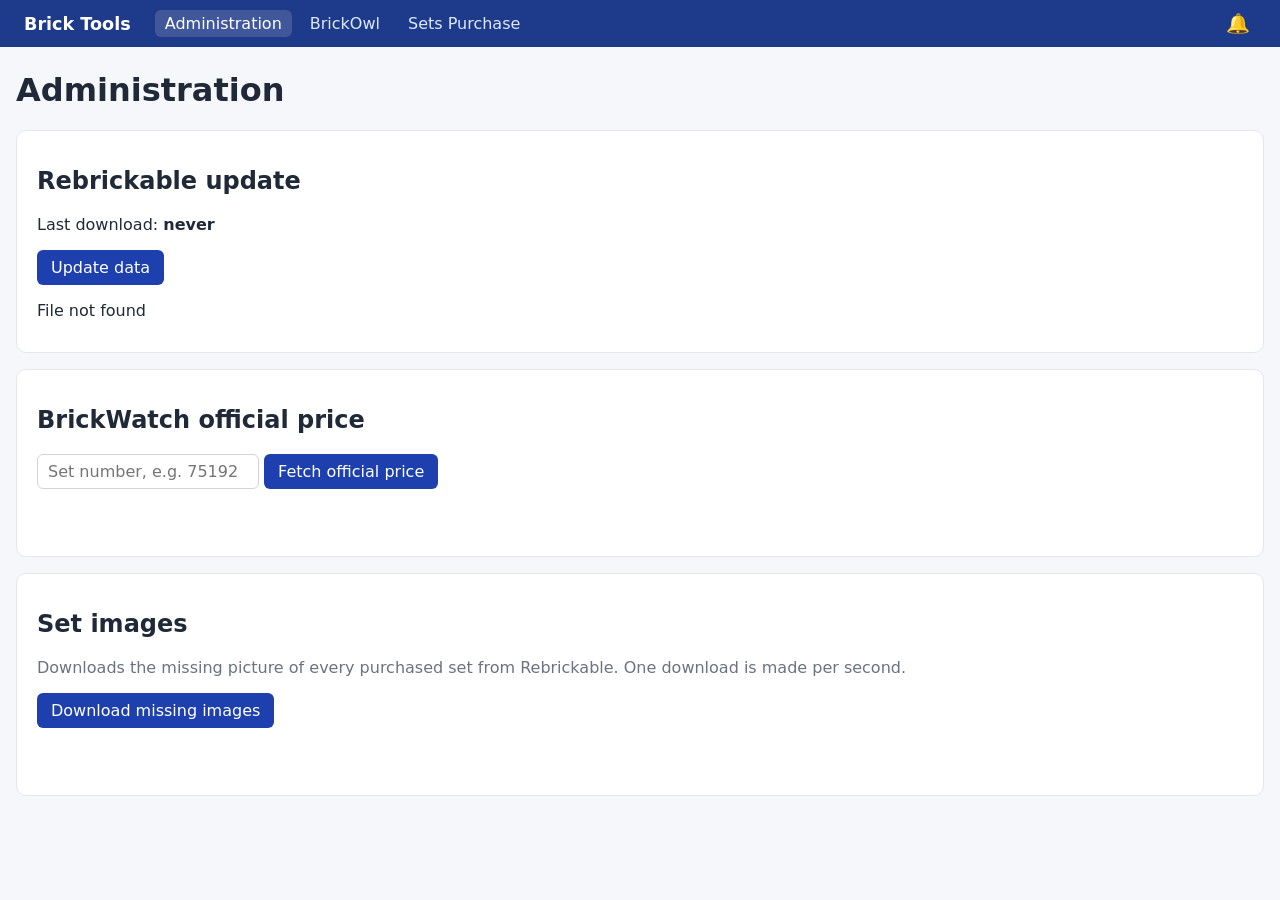
==== src/main/resources/static/admin.html @ 39fd3e51 "Add images to sets" ====
<!DOCTYPE html>
<html lang="en">
<head>
  <meta charset="UTF-8">
  <meta name="viewport" content="width=device-width, initial-scale=1">
  <title>Brick Tools - Administration</title>
  <link rel="stylesheet" href="css/app.css">
</head>
<body>
  <header id="app-header" class="app-header"></header>

  <main class="container">
    <h1>Administration</h1>

    <section class="card" id="rebrickable">
      <h2>Rebrickable update</h2>
      <p>Last download: <strong id="rb-last">never</strong></p>
      <p id="rb-stale" class="warning" hidden>The Rebrickable data is older than a month. Please update it.</p>
      <button id="rb-update" class="btn" type="button">Update data</button>
      <p id="rb-msg" class="message"></p>
    </section>

    <section class="card" id="brickwatch">
      <h2>BrickWatch official price</h2>
      <form id="bw-form">
        <input id="bw-set" placeholder="Set number, e.g. 75192" required>
        <button class="btn" type="submit">Fetch official price</button>
      </form>
      <p id="bw-result" class="message"></p>
    </section>

    <section class="card" id="setimg">
      <h2>Set images</h2>
      <p class="muted">Downloads the missing picture of every purchased set from Rebrickable. One download is made per second.</p>
      <button id="img-backfill" class="btn" type="button">Download missing images</button>
      <p id="img-status" class="message"></p>
    </section>
  </main>

  <script src="https://code.jquery.com/jquery-3.7.1.min.js"></script>
  <script src="js/common.js"></script>
  <script src="js/admin.js"></script>
</body>
</html>
---- src/main/resources/static/css/app.css ----
:root {
  --primary: #1e40af;
  --bg: #f5f7fb;
  --text: #1f2937;
  --muted: #6b7280;
  --border: #e5e7eb;
  --warn: #b45309;
}

* { box-sizing: border-box; }
[hidden] { display: none !important; }

body {
  margin: 0;
  font-family: system-ui, -apple-system, "Segoe UI", sans-serif;
  background: var(--bg);
  color: var(--text);
}

.app-header {
  position: sticky;
  top: 0;
  z-index: 10;
  display: flex;
  align-items: center;
  gap: 24px;
  padding: 10px 24px;
  background: #1e3a8a;
  color: #fff;
}
.app-header .brand { color: #fff; font-weight: 700; font-size: 1.1rem; text-decoration: none; }
.app-header nav { display: flex; gap: 8px; flex: 1; }
.app-header nav a { color: #dbeafe; text-decoration: none; padding: 4px 10px; border-radius: 6px; }
.app-header nav a:hover, .app-header nav a.active { background: rgba(255, 255, 255, .15); color: #fff; }

.notifications { position: relative; }
.bell { position: relative; background: none; border: 0; color: #fff; font-size: 1.2rem; cursor: pointer; }
.badge {
  position: absolute; top: -6px; right: -8px;
  min-width: 18px; padding: 0 4px;
  background: #dc2626; color: #fff; border-radius: 999px;
  font-size: .7rem; text-align: center;
}
.dropdown {
  position: absolute; right: 0; top: 36px; width: 340px; max-height: 360px; overflow: auto;
  padding: 8px; background: #fff; color: var(--text);
  border: 1px solid var(--border); border-radius: 8px; box-shadow: 0 8px 24px rgba(0, 0, 0, .15);
}
.notification { display: block; padding: 8px; border-radius: 6px; color: var(--primary); text-decoration: none; }
.notification:hover { background: #eff6ff; }

.container { max-width: none; margin: 24px auto; padding: 0 16px; }
.lead, .muted { color: var(--muted); }
.warning { color: var(--warn); font-weight: 600; }
.message { min-height: 1.2em; }

.cards, .grid { display: grid; grid-template-columns: repeat(auto-fill, minmax(260px, 1fr)); gap: 16px; }
.card, .stat, .feature-card {
  background: #fff; border: 1px solid var(--border); border-radius: 10px;
  padding: 16px 20px; margin-bottom: 16px;
}
.feature-card { display: block; color: inherit; text-decoration: none; }
.feature-card:hover { border-color: var(--primary); box-shadow: 0 2px 10px rgba(30, 64, 175, .12); }
.feature-card h2 { margin-top: 0; color: var(--primary); }
.stat h3 { margin: 0 0 8px; font-size: .9rem; color: var(--muted); font-weight: 500; }
.stat .value { font-size: 1.4rem; font-weight: 600; }

.btn {
  background: var(--primary); color: #fff; border: 0; border-radius: 6px;
  padding: 8px 14px; cursor: pointer; font: inherit;
}
.btn:disabled { background: #9ca3af; cursor: not-allowed; }
.btn.secondary { background: #e5e7eb; color: var(--text); }
input, select { padding: 7px 10px; border: 1px solid #d1d5db; border-radius: 6px; font: inherit; }

.tabs { display: flex; gap: 4px; border-bottom: 2px solid var(--border); margin-bottom: 16px; }
.tabs button {
  background: none; border: 0; padding: 10px 16px; margin-bottom: -2px;
  font: inherit; color: var(--muted); cursor: pointer; border-bottom: 3px solid transparent;
}
.tabs button.active { color: var(--primary); border-bottom-color: var(--primary); }

.table-wrap { overflow-x: auto; }
table.data {
  width: 100%; border-collapse: collapse; background: #fff;
  border: 1px solid var(--border); font-size: .85rem;
}
table.data th, table.data td { padding: 6px 8px; border-bottom: 1px solid var(--border); text-align: left; vertical-align: top; }
table.fit { table-layout: fixed; }
table.fit th, table.fit td { padding: 6px 5px; white-space: normal; overflow-wrap: anywhere; }
.set-img { display: block; width: 80px; height: 80px; object-fit: contain; }
.tag {
  display: inline-block; padding: 2px 8px; border-radius: 999px;
  font-size: .8rem; font-weight: 600; white-space: nowrap;
}
table.data th { background: #f9fafb; }
table.data th.sortable { cursor: pointer; user-select: none; }
table.data th.sort-asc::after { content: " ▲"; }
table.data th.sort-desc::after { content: " ▼"; }
table.data tbody tr:hover { background: #f0f7ff; }
table.data tbody tr.clickable { cursor: pointer; }

.toolbar { display: flex; justify-content: space-between; align-items: center; }

.chart { width: 100%; height: auto; }
.chart-title { font-size: 12px; font-weight: 600; fill: var(--text); }
.axis text { font-size: 10px; }

.modal {
  position: fixed; inset: 0; z-index: 20;
  display: flex; align-items: center; justify-content: center;
  background: rgba(0, 0, 0, .35);
}
.modal form {
  display: grid; gap: 10px; width: min(480px, 92vw);
  padding: 20px; background: #fff; border-radius: 10px;
}
.modal label { display: grid; gap: 4px; font-size: .9rem; }
.form-actions { display: flex; justify-content: flex-end; gap: 8px; }
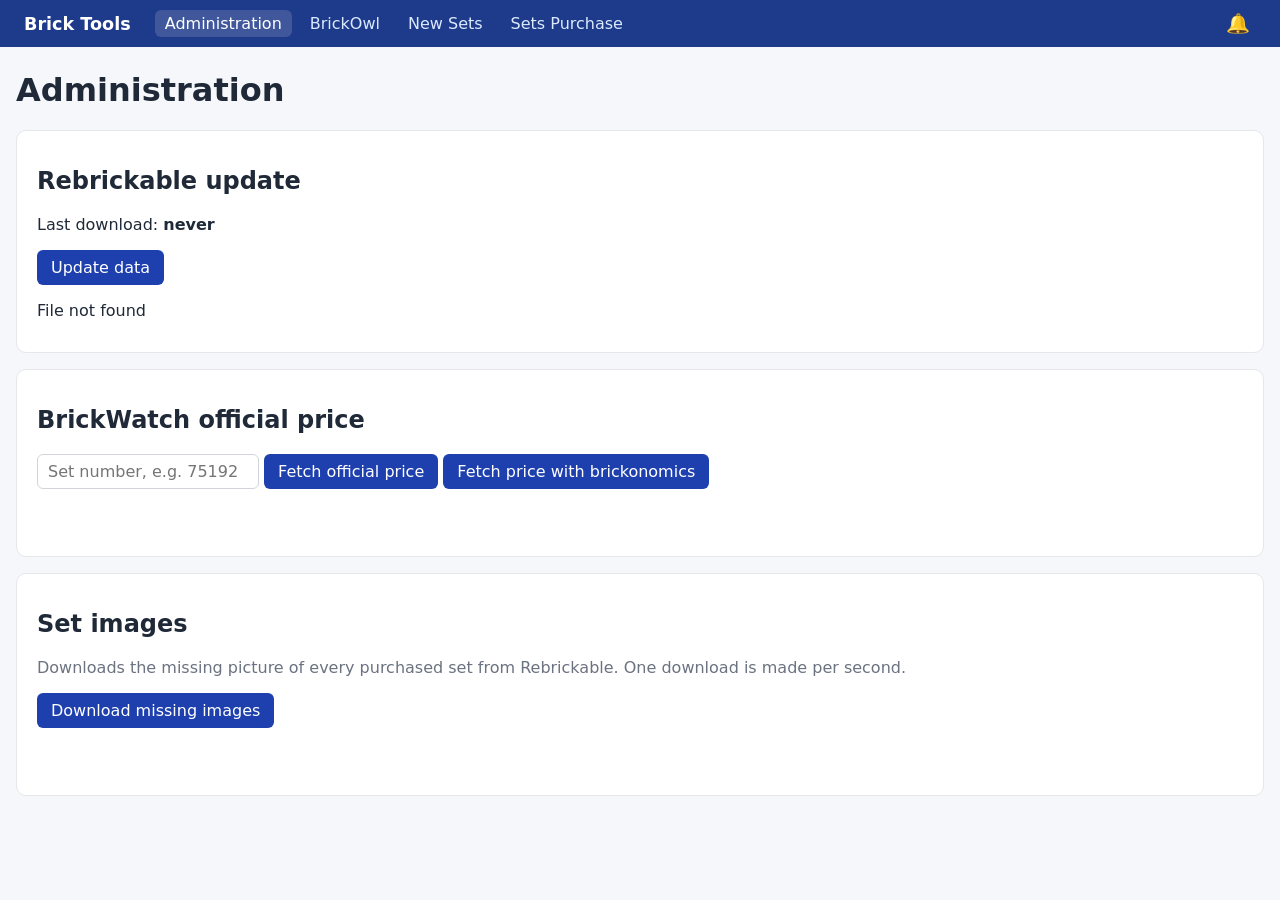
==== commit babc95a9: "Add fetch price with bricknomics.net" ====
--- a/src/main/resources/static/admin.html
+++ b/src/main/resources/static/admin.html
@@ -25,6 +25,7 @@
       <form id="bw-form">
         <input id="bw-set" placeholder="Set number, e.g. 75192" required>
         <button class="btn" type="submit">Fetch official price</button>
+        <button id="bw-brickonomics" class="btn" type="button">Fetch price with brickonomics</button>
       </form>
       <p id="bw-result" class="message"></p>
     </section>
--- a/src/main/resources/static/css/app.css
+++ b/src/main/resources/static/css/app.css
@@ -64,6 +64,7 @@
 .feature-card h2 { margin-top: 0; color: var(--primary); }
 .stat h3 { margin: 0 0 8px; font-size: .9rem; color: var(--muted); font-weight: 500; }
 .stat .value { font-size: 1.4rem; font-weight: 600; }
+.stat-sub { margin-top: 4px; font-size: .9rem; color: var(--muted); }
 
 .btn {
   background: var(--primary); color: #fff; border: 0; border-radius: 6px;
@@ -88,7 +89,17 @@
 table.data th, table.data td { padding: 6px 8px; border-bottom: 1px solid var(--border); text-align: left; vertical-align: top; }
 table.fit { table-layout: fixed; }
 table.fit th, table.fit td { padding: 6px 5px; white-space: normal; overflow-wrap: anywhere; }
-.set-img { display: block; width: 80px; height: 80px; object-fit: contain; }
+.set-img { display: block; height: 60px; width: auto; max-width: 80px; object-fit: contain; }
+.theme-cell { display: flex; flex-direction: column; align-items: center; gap: 3px; text-align: center; }
+.theme-badge {
+  display: inline-flex; align-items: center; justify-content: center;
+  max-width: 100%; max-height: 68px; padding: 4px;
+  background-color: #fff; border-radius: 6px; box-sizing: border-box;
+}
+.theme-img { display: block; max-width: 72px; height: 60px; object-fit: contain; }
+.theme-name { font-size: .78rem; line-height: 1.2; }
+.vendor-img { display: block; width: 80px; height: 32px; object-fit: contain; }
+.person-img { display: block; box-sizing: border-box; width: 32px; height: 32px; border: 2px solid transparent; border-radius: 50%; object-fit: cover; background: #fff; }
 .tag {
   display: inline-block; padding: 2px 8px; border-radius: 999px;
   font-size: .8rem; font-weight: 600; white-space: nowrap;
@@ -99,12 +110,108 @@
 table.data th.sort-desc::after { content: " ▼"; }
 table.data tbody tr:hover { background: #f0f7ff; }
 table.data tbody tr.clickable { cursor: pointer; }
+table.data .btn { padding: 6px 8px; white-space: nowrap; }
+
+.btn.danger { background: #b91c1c; color: #fff; }
+
+.theme-cards {
+  display: grid; grid-template-columns: repeat(auto-fill, minmax(170px, 1fr)); gap: 14px;
+}
+.theme-card {
+  display: flex; flex-direction: column; gap: 8px;
+  align-items: center; justify-content: center;
+  min-height: 110px; padding: 14px; border: 0; border-radius: 10px;
+  cursor: pointer; font: inherit; font-weight: 600; text-align: center;
+  box-shadow: 0 1px 3px rgba(15, 23, 42, .18);
+  transition: transform .12s ease, box-shadow .12s ease;
+}
+.theme-card:hover { transform: translateY(-2px); box-shadow: 0 4px 12px rgba(15, 23, 42, .25); }
+.theme-card img { max-width: 88%; max-height: 72px; object-fit: contain; }
+.theme-card-name { max-width: 100%; font-size: .9rem; line-height: 1.25; }
+
+.set-cards {
+  display: grid; grid-template-columns: repeat(auto-fill, minmax(220px, 1fr)); gap: 16px;
+}
+.set-card {
+  display: flex; flex-direction: column;
+  background: #fff; border: 1px solid var(--border); border-radius: 10px; overflow: hidden;
+  cursor: pointer; transition: border-color .12s ease, box-shadow .12s ease;
+}
+.set-card:hover { border-color: var(--primary); box-shadow: 0 2px 10px rgba(30, 64, 175, .12); }
+.set-card:focus-visible { outline: 2px solid var(--primary); outline-offset: 2px; }
+.set-card-image {
+  display: flex; align-items: center; justify-content: center;
+  height: 160px; padding: 10px; background: #fff; border-bottom: 1px solid var(--border);
+}
+.set-card-image img { max-width: 100%; max-height: 100%; object-fit: contain; }
+.set-card-noimg { color: var(--muted); font-size: .85rem; }
+.set-card-body { display: flex; flex-direction: column; gap: 6px; flex: 1; padding: 12px; }
+.set-card-body h3 {
+  margin: 0; font-size: .95rem; line-height: 1.3;
+  display: -webkit-box; -webkit-line-clamp: 2; -webkit-box-orient: vertical; overflow: hidden;
+}
+.set-card-sub { margin: 0; font-size: .8rem; color: var(--muted); }
+.set-card-facts { margin: 0; font-size: .85rem; font-weight: 500; }
+.set-card-footer { display: flex; align-items: center; justify-content: space-between; gap: 8px; margin-top: auto; }
+.set-card-footer .btn { padding: 6px 10px; font-size: .8rem; }
+.set-loader { padding: 18px 0; text-align: center; color: var(--muted); font-size: .9rem; }
+
+.theme-chip {
+  display: inline-flex; align-items: center; justify-content: center;
+  max-width: 110px; padding: 3px 8px; border-radius: 6px;
+  font-size: .75rem; font-weight: 600; line-height: 1.2; overflow: hidden;
+}
+.theme-chip img { display: block; flex: 0 0 auto; width: 72px; height: 22px; object-fit: contain; }
+.wishlist-img { display: block; max-width: 120px; height: 80px; object-fit: contain; }
+.row-actions { display: flex; gap: 4px; }
+.row-actions .btn { padding: 4px 8px; font-size: .8rem; white-space: nowrap; }
+table.data th.actions-col { width: 18%; }
+
+.priority { display: inline-block; padding: 2px 8px; border-radius: 999px; font-size: .78rem; font-weight: 600; }
+.priority-favorite { background: #fef3c7; color: #92400e; }
+.priority-high { background: #ffe4e6; color: #9f1239; }
+.priority-medium { background: #dbeafe; color: #1e40af; }
+.priority-low { background: #e5e7eb; color: #374151; }
 
 .toolbar { display: flex; justify-content: space-between; align-items: center; }
+
+.filters {
+  display: grid; grid-template-columns: repeat(auto-fill, minmax(150px, 1fr));
+  gap: 10px; align-items: end;
+  padding: 12px; margin-bottom: 8px;
+  background: #fff; border: 1px solid var(--border); border-radius: 10px;
+}
+.filters label { display: grid; gap: 4px; font-size: .8rem; color: var(--muted); }
+.filters input, .filters select { width: 100%; padding: 6px 8px; font-size: .85rem; }
+.filters .filter-check { display: flex; align-items: center; }
+.filters .filter-check span { display: flex; align-items: center; gap: 6px; font-size: .9rem; color: var(--text); }
+.filters .filter-check input { width: auto; }
+.filters .filter-actions { display: flex; gap: 8px; }
 
 .chart { width: 100%; height: auto; }
 .chart-title { font-size: 12px; font-weight: 600; fill: var(--text); }
 .axis text { font-size: 10px; }
+
+.stats-charts { display: grid; grid-template-columns: repeat(auto-fit, minmax(320px, 1fr)); gap: 16px; }
+.stats-charts .card { margin-bottom: 0; }
+.stats-charts h2 { margin: 0 0 12px; font-size: 1rem; }
+.donut-wrap { display: flex; align-items: center; gap: 16px; flex-wrap: wrap; }
+.donut-svg { width: 160px; height: 160px; flex: none; }
+.donut-total { font-size: 12px; font-weight: 600; fill: var(--text); }
+.donut-legend { flex: 1; min-width: 150px; margin: 0; padding: 0; list-style: none; font-size: .85rem; }
+.donut-legend li { display: flex; align-items: center; gap: 8px; padding: 2px 0; }
+.donut-legend .swatch { width: 10px; height: 10px; border-radius: 2px; flex: none; }
+.donut-legend .legend-label { flex: 1; overflow: hidden; text-overflow: ellipsis; white-space: nowrap; }
+.donut-legend .legend-value { color: var(--muted); white-space: nowrap; }
+.chart-head { display: flex; align-items: flex-start; justify-content: space-between; gap: 16px; flex-wrap: wrap; margin-bottom: 8px; }
+.chart-head h2 { margin: 0; font-size: 1rem; }
+.chart-filters { display: flex; gap: 10px; flex-wrap: wrap; }
+.chart-filters label { display: grid; gap: 4px; font-size: .8rem; color: var(--muted); }
+.chart-filters select { padding: 6px 8px; font-size: .85rem; }
+.year-chart + .year-chart { margin-top: 4px; }
+.legend { display: flex; flex-wrap: wrap; gap: 4px 16px; margin-bottom: 12px; font-size: .85rem; color: var(--text); }
+.legend-item { display: inline-flex; align-items: center; }
+.legend-swatch { display: inline-block; width: 10px; height: 10px; border-radius: 2px; }
 
 .modal {
   position: fixed; inset: 0; z-index: 20;
@@ -116,4 +223,34 @@
   padding: 20px; background: #fff; border-radius: 10px;
 }
 .modal label { display: grid; gap: 4px; font-size: .9rem; }
+.modal-dialog {
+  width: min(720px, 94vw); max-height: 90vh; overflow: auto;
+  padding: 20px 24px 24px; background: #fff; border-radius: 12px;
+  box-shadow: 0 20px 50px rgba(15, 23, 42, .35);
+}
+.modal-head { display: flex; align-items: flex-start; justify-content: space-between; gap: 12px; }
+.modal-head h2 { margin: 0; font-size: 1.15rem; }
+.modal-sub { margin: 4px 0 18px; font-size: .9rem; color: var(--muted); }
+.modal-close {
+  flex: none; padding: 0 4px; border: 0; background: none; cursor: pointer;
+  font-size: 1.6rem; line-height: 1; color: var(--muted);
+}
+.modal-close:hover { color: var(--text); }
+.site-grid { display: grid; grid-template-columns: repeat(auto-fill, minmax(150px, 1fr)); gap: 12px; }
+.site-tile {
+  display: flex; flex-direction: column; align-items: center; gap: 8px;
+  padding: 14px 10px; border: 1px solid var(--border); border-radius: 10px;
+  background: #fff; color: inherit; text-decoration: none; text-align: center;
+  transition: border-color .12s ease, box-shadow .12s ease, transform .12s ease;
+}
+.site-tile:hover, .site-tile:focus-visible {
+  border-color: var(--primary); box-shadow: 0 2px 10px rgba(30, 64, 175, .15);
+  transform: translateY(-1px);
+}
+.site-logo { display: flex; align-items: center; justify-content: center; width: 100%; height: 44px; }
+.site-logo img { display: block; max-width: 100%; max-height: 44px; object-fit: contain; }
+.site-tile[data-site="brickowl"] .site-logo {
+  padding: 0 8px; background: #263238; border-radius: 6px;
+}
+.site-label { font-size: .8rem; font-weight: 600; line-height: 1.2; }
 .form-actions { display: flex; justify-content: flex-end; gap: 8px; }
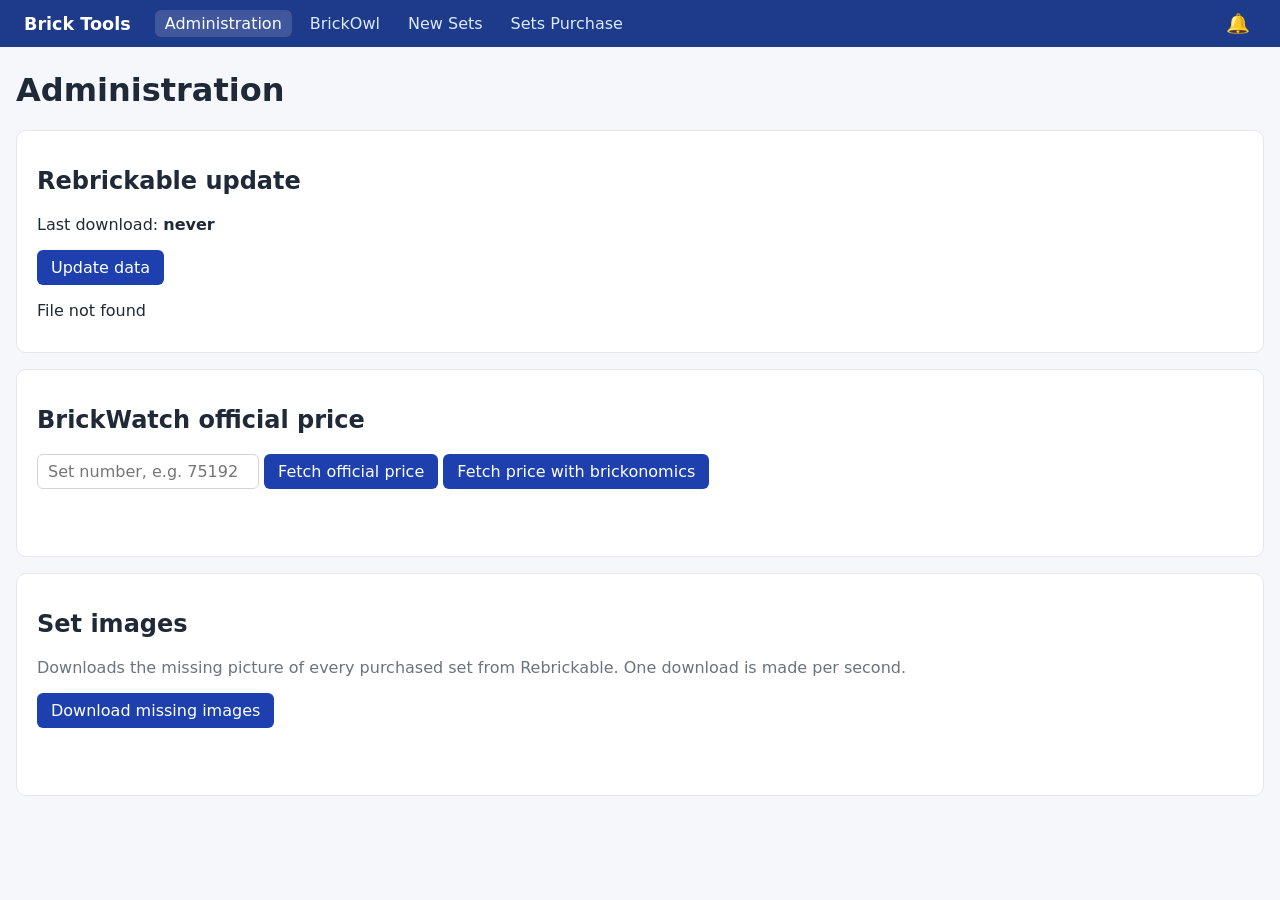
==== commit a5fa9827: "Add favicon" ====
--- a/src/main/resources/static/admin.html
+++ b/src/main/resources/static/admin.html
@@ -4,6 +4,7 @@
   <meta charset="UTF-8">
   <meta name="viewport" content="width=device-width, initial-scale=1">
   <title>Brick Tools - Administration</title>
+  <link rel="icon" type="image/png" href="img/favicon.png">
   <link rel="stylesheet" href="css/app.css">
 </head>
 <body>
--- a/src/main/resources/static/css/app.css
+++ b/src/main/resources/static/css/app.css
@@ -212,6 +212,7 @@
 .legend { display: flex; flex-wrap: wrap; gap: 4px 16px; margin-bottom: 12px; font-size: .85rem; color: var(--text); }
 .legend-item { display: inline-flex; align-items: center; }
 .legend-swatch { display: inline-block; width: 10px; height: 10px; border-radius: 2px; }
+.icon-btn { padding: 3px 5px; line-height: 0; vertical-align: middle; }
 
 .modal {
   position: fixed; inset: 0; z-index: 20;
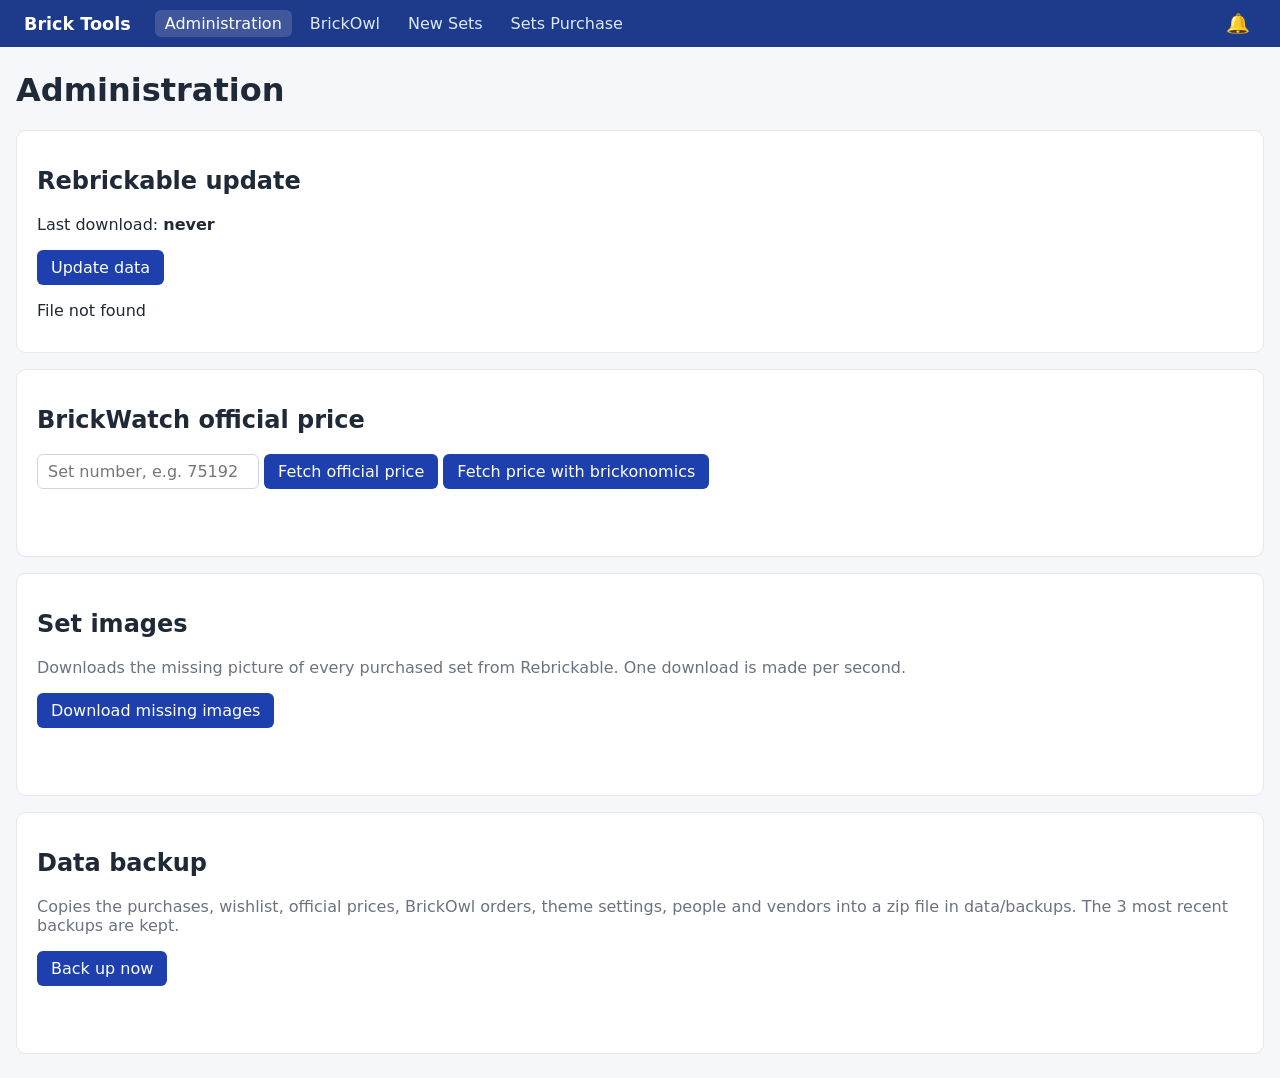
==== commit 59477e8c: "Add backup system" ====
--- a/src/main/resources/static/admin.html
+++ b/src/main/resources/static/admin.html
@@ -37,6 +37,14 @@
       <button id="img-backfill" class="btn" type="button">Download missing images</button>
       <p id="img-status" class="message"></p>
     </section>
+
+    <section class="card" id="backup">
+      <h2>Data backup</h2>
+      <p class="muted">Copies the purchases, wishlist, official prices, BrickOwl orders, theme settings, people and vendors into a zip file in data/backups. The 3 most recent backups are kept.</p>
+      <button id="backup-create" class="btn" type="button">Back up now</button>
+      <p id="backup-msg" class="message"></p>
+      <ul id="backup-list" class="muted"></ul>
+    </section>
   </main>
 
   <script src="https://code.jquery.com/jquery-3.7.1.min.js"></script>
--- a/src/main/resources/static/css/app.css
+++ b/src/main/resources/static/css/app.css
@@ -99,7 +99,7 @@
 .theme-img { display: block; max-width: 72px; height: 60px; object-fit: contain; }
 .theme-name { font-size: .78rem; line-height: 1.2; }
 .vendor-img { display: block; width: 80px; height: 32px; object-fit: contain; }
-.person-img { display: block; box-sizing: border-box; width: 32px; height: 32px; border: 2px solid transparent; border-radius: 50%; object-fit: cover; background: #fff; }
+.person-img { display: block; box-sizing: border-box; width: 32px; height: 32px; border: 3px solid transparent; border-radius: 50%; object-fit: cover; background: #fff; }
 .tag {
   display: inline-block; padding: 2px 8px; border-radius: 999px;
   font-size: .8rem; font-weight: 600; white-space: nowrap;
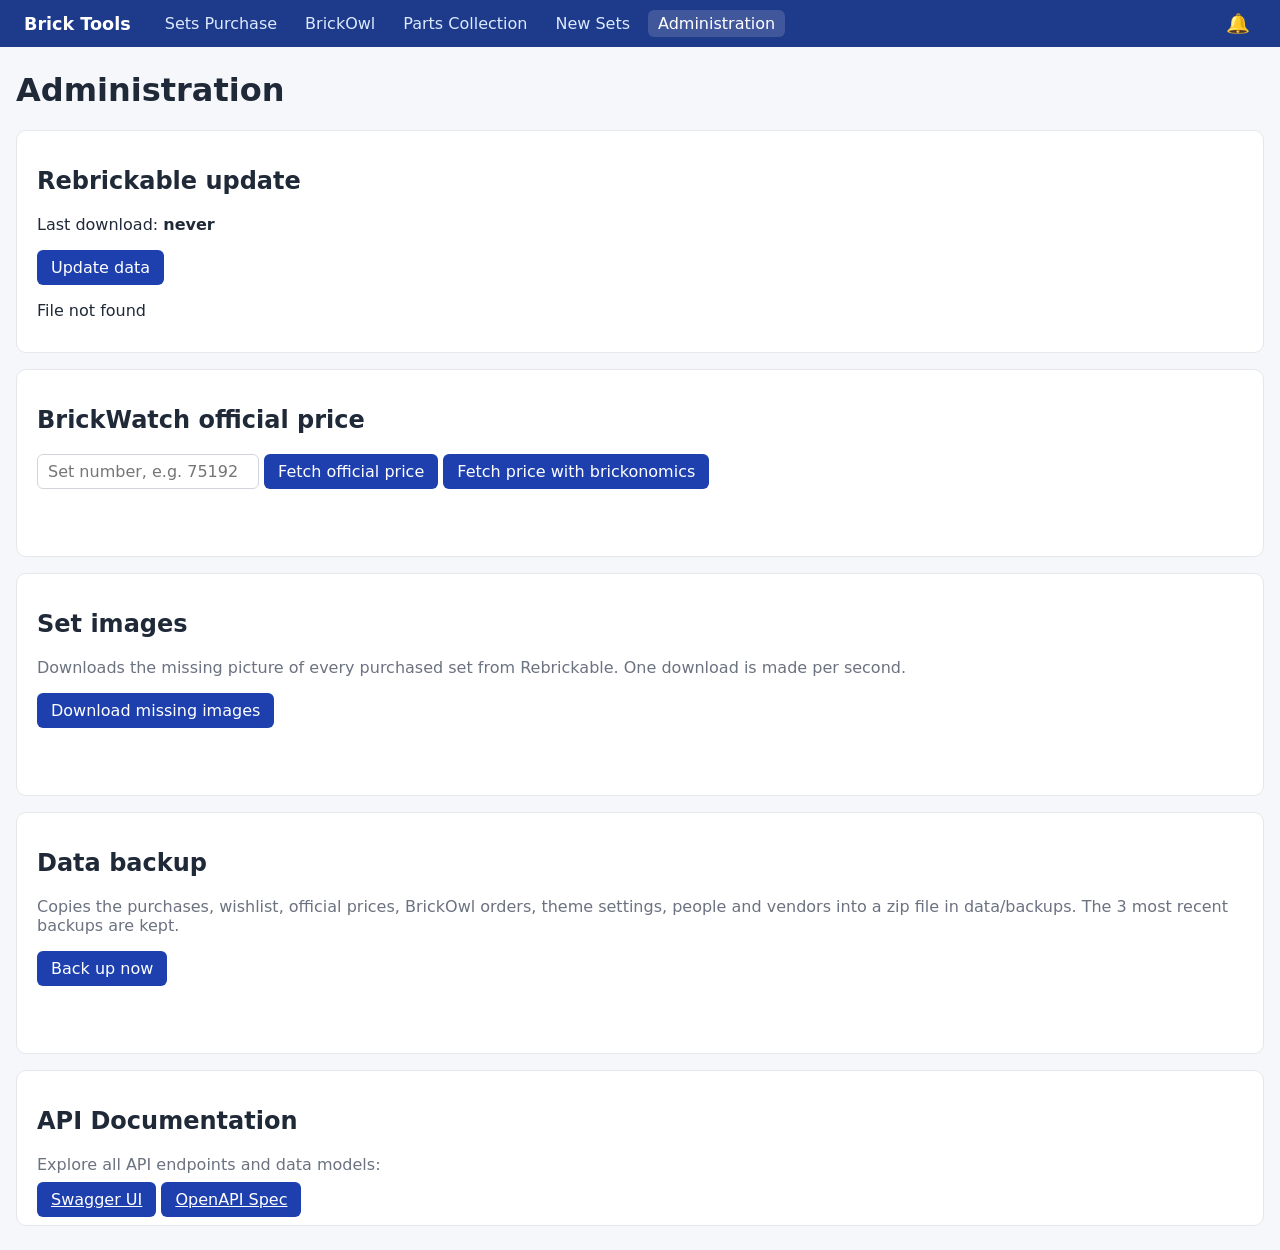
==== commit 27a6f395: "Add link to swagger in admin.html" ====
--- a/src/main/resources/static/admin.html
+++ b/src/main/resources/static/admin.html
@@ -45,6 +45,12 @@
       <p id="backup-msg" class="message"></p>
       <ul id="backup-list" class="muted"></ul>
     </section>
+    <section class="card" id="api-docs">
+      <h2>API Documentation</h2>
+      <p class="muted">Explore all API endpoints and data models:</p>
+      <a href="/swagger-ui/index.html" class="btn btn-outline-info" target="_blank">Swagger UI</a>
+      <a href="/v3/api-docs" class="btn btn-outline-secondary" target="_blank">OpenAPI Spec</a>
+    </section>
   </main>
 
   <script src="https://code.jquery.com/jquery-3.7.1.min.js"></script>
--- a/src/main/resources/static/css/app.css
+++ b/src/main/resources/static/css/app.css
@@ -139,6 +139,8 @@
 }
 .set-card:hover { border-color: var(--primary); box-shadow: 0 2px 10px rgba(30, 64, 175, .12); }
 .set-card:focus-visible { outline: 2px solid var(--primary); outline-offset: 2px; }
+.set-card.wishlisted { background: #fef9c3; border-color: #facc15; }
+.set-card.purchased { background: #dcfce7; border-color: #22c55e; }
 .set-card-image {
   display: flex; align-items: center; justify-content: center;
   height: 160px; padding: 10px; background: #fff; border-bottom: 1px solid var(--border);
@@ -174,6 +176,14 @@
 .priority-low { background: #e5e7eb; color: #374151; }
 
 .toolbar { display: flex; justify-content: space-between; align-items: center; }
+
+.year-selector { display: flex; align-items: center; gap: 8px; }
+.year-selector .btn { padding: 4px 10px; font-size: 1rem; line-height: 1.2; }
+.year-selector-value {
+  min-width: 6ch; padding: 4px 6px; border: 0; background: transparent;
+  color: inherit; text-align: center; font-weight: 600; font-size: 1.05rem; cursor: pointer;
+}
+.year-selector-value:hover { background: #e5e7eb; border-radius: 6px; }
 
 .filters {
   display: grid; grid-template-columns: repeat(auto-fill, minmax(150px, 1fr));
@@ -237,6 +247,53 @@
   font-size: 1.6rem; line-height: 1; color: var(--muted);
 }
 .modal-close:hover { color: var(--text); }
+.set-sites-detail { display: grid; gap: 10px; margin: 14px 0 18px; }
+.set-sites-image {
+  display: flex; align-items: center; justify-content: center;
+  min-height: 130px; max-height: 420px; padding: 10px;
+  background: #f9fafb; border: 1px solid var(--border); border-radius: 10px;
+}
+.set-sites-image img { display: block; max-width: 100%; max-height: 400px; object-fit: contain; }
+.set-sites-theme { display: flex; align-items: center; gap: 8px; }
+.set-sites-theme .theme-chip { font-size: .85rem; }
+.set-sites-theme-name { font-size: .9rem; font-weight: 600; }
+.set-sites-meta { margin: 0; font-size: .95rem; }
+.set-sites-actions { display: flex; align-items: center; gap: 10px; flex-wrap: wrap; }
+.set-sites-action-msg { margin: 0; font-size: .85rem; color: var(--muted); }
+.color-chip {
+  display: inline-flex; align-items: center; justify-content: center;
+  min-width: 72px; padding: 6px 12px; border-radius: 999px;
+  border: 1px solid rgba(15, 23, 42, .2);
+  font-size: .9rem; font-weight: 600; line-height: 1.2; text-align: center;
+}
+.color-chip-lg { min-width: 120px; padding: 10px 20px; font-size: 1.05rem; }
+.color-modal-content { margin-top: 14px; }
+.color-summary { display: grid; gap: 8px; margin-bottom: 16px; }
+.color-summary-meta { margin: 0; font-size: .9rem; color: var(--muted); }
+.color-info-table { width: 100%; border-collapse: collapse; }
+.color-info-table th, .color-info-table td {
+  padding: 8px 10px; border-bottom: 1px solid var(--border); text-align: left;
+}
+.color-info-table th { font-size: .85rem; color: var(--muted); }
+.color-info-table tbody tr:last-child td { border-bottom: 0; }
+.color-picker-current { margin-bottom: 12px; }
+.color-picker-search {
+  width: 100%; padding: 8px 10px;
+  border: 1px solid var(--border); border-radius: 8px; font: inherit;
+}
+.color-picker-list {
+  display: grid; grid-template-columns: repeat(auto-fill, minmax(150px, 1fr)); gap: 8px;
+  max-height: 320px; margin: 12px 0; padding: 4px; overflow: auto;
+}
+.color-option {
+  display: flex; align-items: center; padding: 6px;
+  background: #fff; border: 1px solid var(--border); border-radius: 8px;
+  cursor: pointer; text-align: left;
+}
+.color-option:hover, .color-option:focus-visible { border-color: var(--primary); }
+.color-option.selected { border-color: var(--primary); box-shadow: 0 0 0 2px rgba(30, 64, 175, .18); }
+.color-option .color-chip { flex: 1; min-width: 0; justify-content: flex-start; }
+.color-modal-actions { display: flex; justify-content: flex-end; gap: 8px; }
 .site-grid { display: grid; grid-template-columns: repeat(auto-fill, minmax(150px, 1fr)); gap: 12px; }
 .site-tile {
   display: flex; flex-direction: column; align-items: center; gap: 8px;
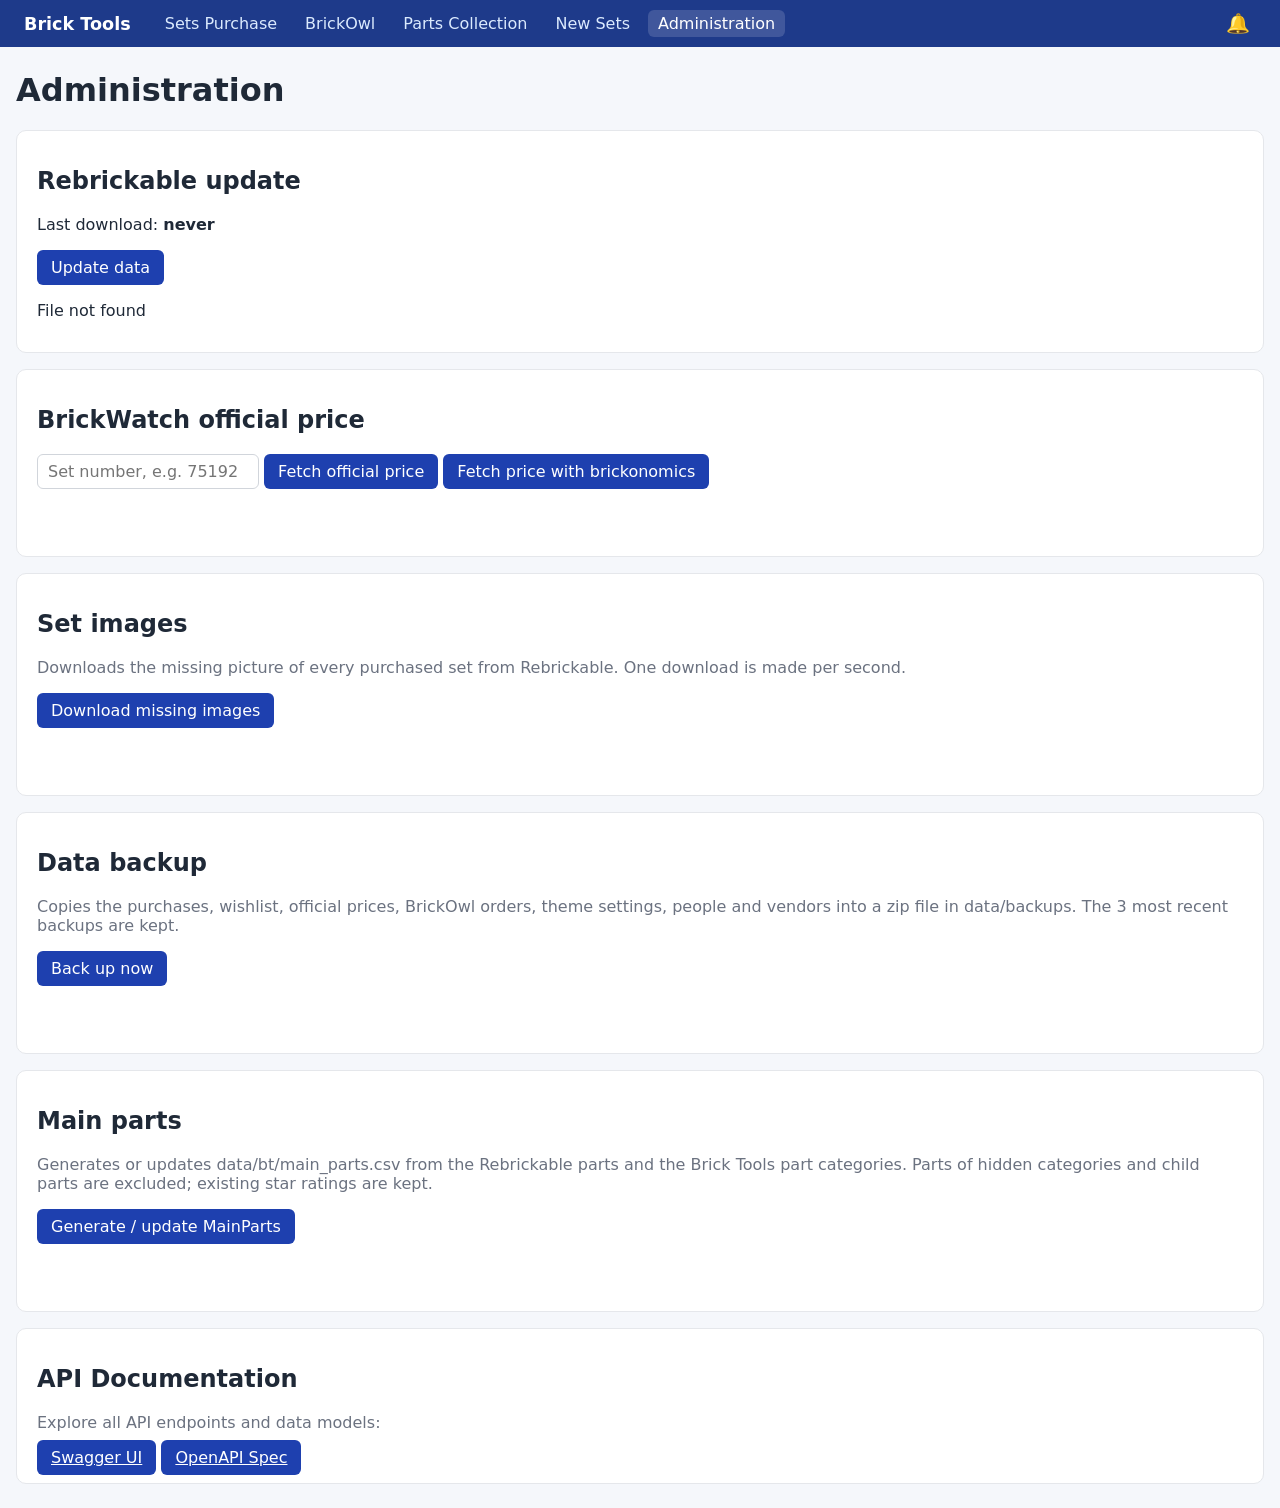
==== commit b6660de7: "Add Part explorer" ====
--- a/src/main/resources/static/admin.html
+++ b/src/main/resources/static/admin.html
@@ -45,6 +45,12 @@
       <p id="backup-msg" class="message"></p>
       <ul id="backup-list" class="muted"></ul>
     </section>
+    <section class="card" id="mainparts">
+      <h2>Main parts</h2>
+      <p class="muted">Generates or updates data/bt/main_parts.csv from the Rebrickable parts and the Brick Tools part categories. Parts of hidden categories and child parts are excluded; existing star ratings are kept.</p>
+      <button id="mainparts-generate" class="btn" type="button">Generate / update MainParts</button>
+      <p id="mainparts-msg" class="message"></p>
+    </section>
     <section class="card" id="api-docs">
       <h2>API Documentation</h2>
       <p class="muted">Explore all API endpoints and data models:</p>
--- a/src/main/resources/static/css/app.css
+++ b/src/main/resources/static/css/app.css
@@ -312,3 +312,22 @@
 }
 .site-label { font-size: .8rem; font-weight: 600; line-height: 1.2; }
 .form-actions { display: flex; justify-content: flex-end; gap: 8px; }
+
+.part-explorer { display: grid; grid-template-columns: minmax(220px, 320px) minmax(0, 1fr); gap: 16px; align-items: start; }
+.part-category-tree {
+  border: 1px solid var(--border); border-radius: 8px; padding: 8px;
+  max-height: 70vh; overflow: auto; background: #fff;
+}
+.part-category-group { margin-bottom: 4px; }
+.part-category-group > summary { cursor: pointer; font-weight: 600; padding: 5px 6px; }
+.part-category-list { display: flex; flex-direction: column; gap: 2px; padding-left: 12px; }
+.part-category-item {
+  text-align: left; background: none; border: 0; border-radius: 6px;
+  padding: 6px 8px; cursor: pointer; font: inherit; color: var(--text);
+}
+.part-category-item:hover { background: #f0f7ff; }
+.part-category-item.active { background: var(--primary); color: #fff; }
+@media (max-width: 800px) {
+  .part-explorer { grid-template-columns: 1fr; }
+  .part-category-tree { max-height: 40vh; }
+}
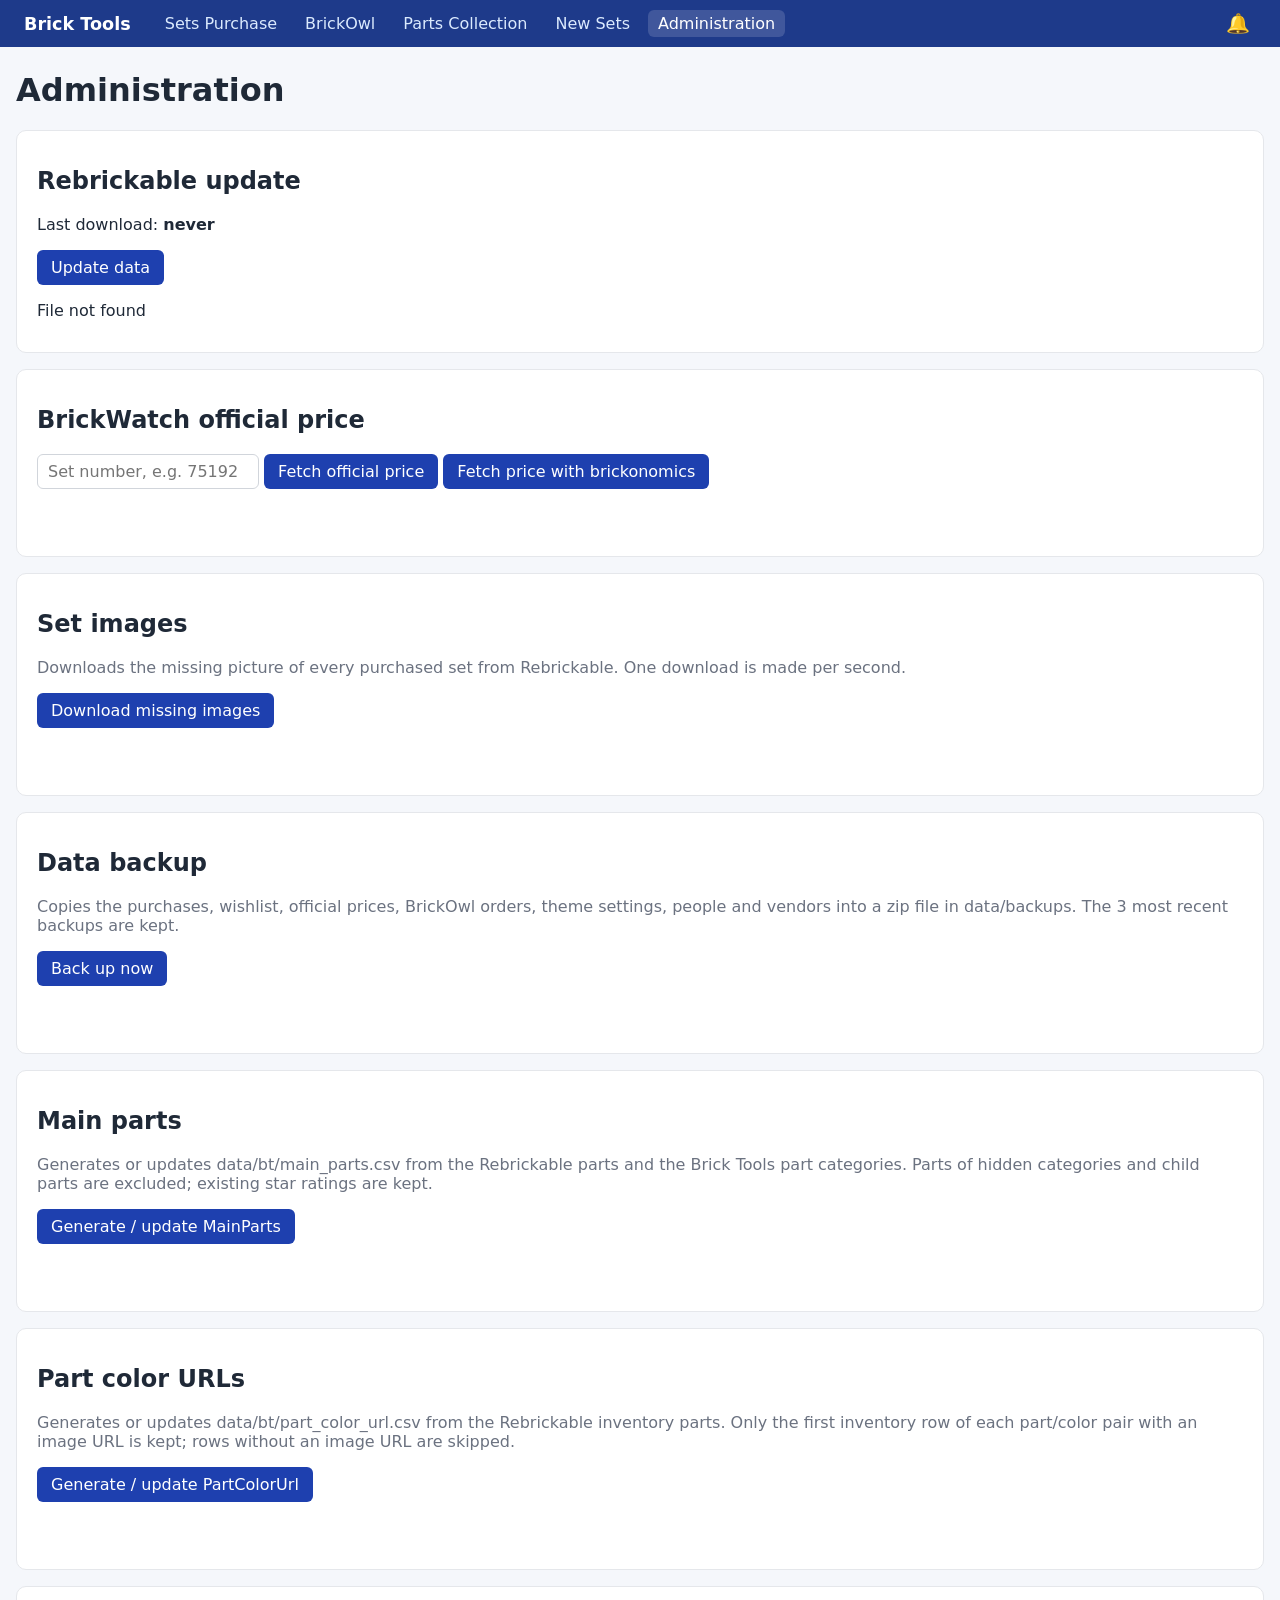
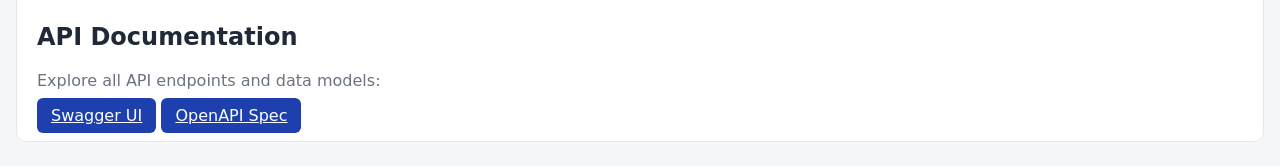
==== commit 6dbebcdc: "Improve Part Collection view, add part image download" ====
--- a/src/main/resources/static/admin.html
+++ b/src/main/resources/static/admin.html
@@ -51,6 +51,12 @@
       <button id="mainparts-generate" class="btn" type="button">Generate / update MainParts</button>
       <p id="mainparts-msg" class="message"></p>
     </section>
+    <section class="card" id="partcolorurl">
+      <h2>Part color URLs</h2>
+      <p class="muted">Generates or updates data/bt/part_color_url.csv from the Rebrickable inventory parts. Only the first inventory row of each part/color pair with an image URL is kept; rows without an image URL are skipped.</p>
+      <button id="partcolorurl-generate" class="btn" type="button">Generate / update PartColorUrl</button>
+      <p id="partcolorurl-msg" class="message"></p>
+    </section>
     <section class="card" id="api-docs">
       <h2>API Documentation</h2>
       <p class="muted">Explore all API endpoints and data models:</p>
--- a/src/main/resources/static/css/app.css
+++ b/src/main/resources/static/css/app.css
@@ -331,3 +331,19 @@
   .part-explorer { grid-template-columns: 1fr; }
   .part-category-tree { max-height: 40vh; }
 }
+
+.main-parts-toolbar { gap: 12px; flex-wrap: wrap; }
+.main-parts-filter { display: inline-flex; align-items: center; gap: 6px; font-size: .9rem; }
+.main-parts-filter input { padding: 0; }
+.main-parts-search { flex: 1 1 220px; max-width: 360px; padding: 6px 8px; }
+.stars { display: inline-flex; gap: 1px; }
+.star {
+  background: none; border: 0; padding: 0 1px; cursor: pointer;
+  font-size: 1.15rem; line-height: 1; color: #d1d5db;
+}
+.star.on { color: #f59e0b; }
+.star:hover { color: #fbbf24; }
+.star-zero { display: inline-flex; align-items: center; padding: 0 3px; font-size: 0; }
+.star-zero svg { display: block; }
+.star-zero.on { color: #ef4444; }
+.star-zero:hover { color: #ef4444; }
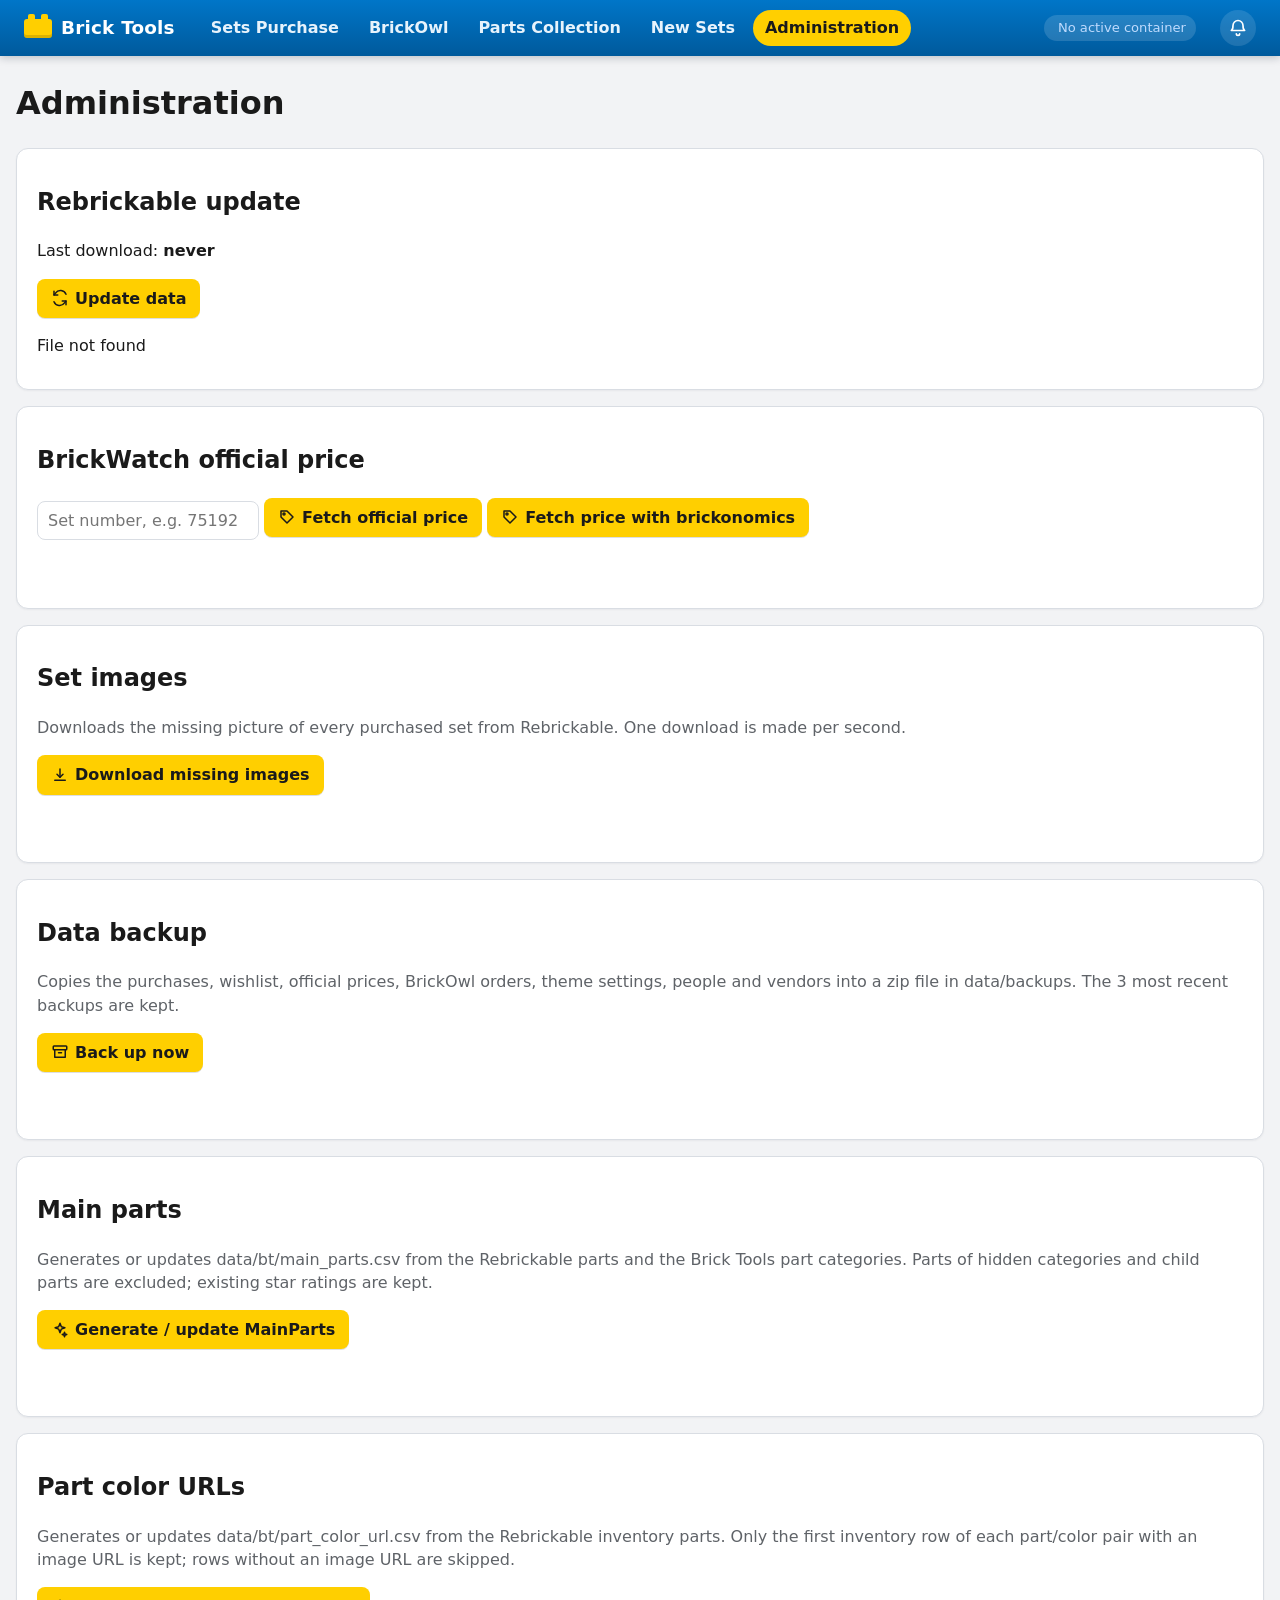
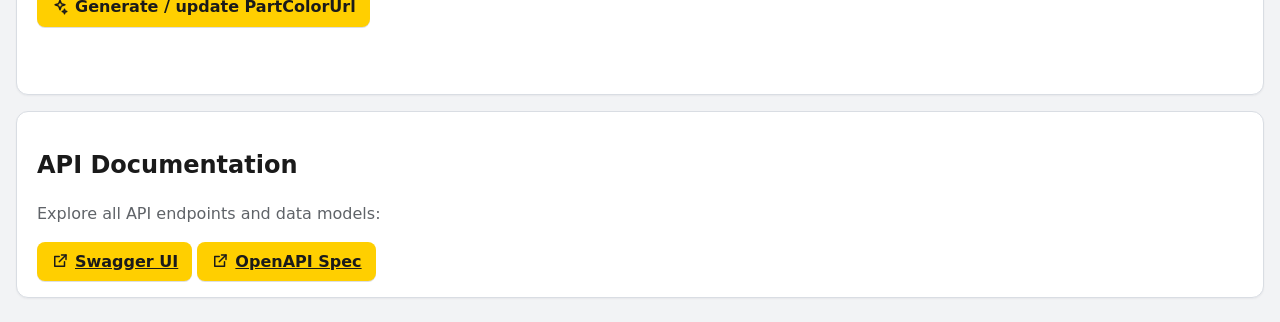
==== commit 9e30ee87: "Improve design accross the application" ====
--- a/src/main/resources/static/admin.html
+++ b/src/main/resources/static/admin.html
@@ -17,7 +17,7 @@
       <h2>Rebrickable update</h2>
       <p>Last download: <strong id="rb-last">never</strong></p>
       <p id="rb-stale" class="warning" hidden>The Rebrickable data is older than a month. Please update it.</p>
-      <button id="rb-update" class="btn" type="button">Update data</button>
+      <button id="rb-update" class="btn" type="button" data-icon="sync">Update data</button>
       <p id="rb-msg" class="message"></p>
     </section>
 
@@ -25,8 +25,8 @@
       <h2>BrickWatch official price</h2>
       <form id="bw-form">
         <input id="bw-set" placeholder="Set number, e.g. 75192" required>
-        <button class="btn" type="submit">Fetch official price</button>
-        <button id="bw-brickonomics" class="btn" type="button">Fetch price with brickonomics</button>
+        <button class="btn" type="submit" data-icon="price">Fetch official price</button>
+        <button id="bw-brickonomics" class="btn" type="button" data-icon="price">Fetch price with brickonomics</button>
       </form>
       <p id="bw-result" class="message"></p>
     </section>
@@ -34,34 +34,34 @@
     <section class="card" id="setimg">
       <h2>Set images</h2>
       <p class="muted">Downloads the missing picture of every purchased set from Rebrickable. One download is made per second.</p>
-      <button id="img-backfill" class="btn" type="button">Download missing images</button>
+      <button id="img-backfill" class="btn" type="button" data-icon="download">Download missing images</button>
       <p id="img-status" class="message"></p>
     </section>
 
     <section class="card" id="backup">
       <h2>Data backup</h2>
       <p class="muted">Copies the purchases, wishlist, official prices, BrickOwl orders, theme settings, people and vendors into a zip file in data/backups. The 3 most recent backups are kept.</p>
-      <button id="backup-create" class="btn" type="button">Back up now</button>
+      <button id="backup-create" class="btn" type="button" data-icon="archive">Back up now</button>
       <p id="backup-msg" class="message"></p>
       <ul id="backup-list" class="muted"></ul>
     </section>
     <section class="card" id="mainparts">
       <h2>Main parts</h2>
       <p class="muted">Generates or updates data/bt/main_parts.csv from the Rebrickable parts and the Brick Tools part categories. Parts of hidden categories and child parts are excluded; existing star ratings are kept.</p>
-      <button id="mainparts-generate" class="btn" type="button">Generate / update MainParts</button>
+      <button id="mainparts-generate" class="btn" type="button" data-icon="generate">Generate / update MainParts</button>
       <p id="mainparts-msg" class="message"></p>
     </section>
     <section class="card" id="partcolorurl">
       <h2>Part color URLs</h2>
       <p class="muted">Generates or updates data/bt/part_color_url.csv from the Rebrickable inventory parts. Only the first inventory row of each part/color pair with an image URL is kept; rows without an image URL are skipped.</p>
-      <button id="partcolorurl-generate" class="btn" type="button">Generate / update PartColorUrl</button>
+      <button id="partcolorurl-generate" class="btn" type="button" data-icon="generate">Generate / update PartColorUrl</button>
       <p id="partcolorurl-msg" class="message"></p>
     </section>
     <section class="card" id="api-docs">
       <h2>API Documentation</h2>
       <p class="muted">Explore all API endpoints and data models:</p>
-      <a href="/swagger-ui/index.html" class="btn btn-outline-info" target="_blank">Swagger UI</a>
-      <a href="/v3/api-docs" class="btn btn-outline-secondary" target="_blank">OpenAPI Spec</a>
+      <a href="/swagger-ui/index.html" class="btn btn-outline-info" target="_blank" data-icon="external">Swagger UI</a>
+      <a href="/v3/api-docs" class="btn btn-outline-secondary" target="_blank" data-icon="external">OpenAPI Spec</a>
     </section>
   </main>
 
--- a/src/main/resources/static/css/app.css
+++ b/src/main/resources/static/css/app.css
@@ -1,10 +1,18 @@
 :root {
-  --primary: #1e40af;
-  --bg: #f5f7fb;
-  --text: #1f2937;
-  --muted: #6b7280;
-  --border: #e5e7eb;
+  --primary: #ffcf00;
+  --primary-strong: #f2b705;
+  --primary-ink: #1a1a1a;
+  --blue: #006cb7;
+  --blue-dark: #00538f;
+  --red: #d01012;
+  --bg: #f2f3f5;
+  --surface: #ffffff;
+  --text: #1a1a1a;
+  --muted: #5f6368;
+  --border: #d9dde3;
   --warn: #b45309;
+  --radius: 10px;
+  --shadow: 0 2px 10px rgba(15, 23, 42, .08);
 }
 
 * { box-sizing: border-box; }
@@ -15,7 +23,15 @@
   font-family: system-ui, -apple-system, "Segoe UI", sans-serif;
   background: var(--bg);
   color: var(--text);
-}
+  line-height: 1.45;
+}
+
+a { color: var(--blue); }
+a:hover { color: var(--blue-dark); }
+
+:focus-visible { outline: 3px solid rgba(0, 108, 183, .45); outline-offset: 2px; }
+
+.icon { display: inline-block; flex: none; vertical-align: -.15em; }
 
 .app-header {
   position: sticky;
@@ -25,29 +41,57 @@
   align-items: center;
   gap: 24px;
   padding: 10px 24px;
-  background: #1e3a8a;
+  background: linear-gradient(180deg, #0076c8, #005a9c);
   color: #fff;
-}
-.app-header .brand { color: #fff; font-weight: 700; font-size: 1.1rem; text-decoration: none; }
-.app-header nav { display: flex; gap: 8px; flex: 1; }
-.app-header nav a { color: #dbeafe; text-decoration: none; padding: 4px 10px; border-radius: 6px; }
-.app-header nav a:hover, .app-header nav a.active { background: rgba(255, 255, 255, .15); color: #fff; }
+  box-shadow: 0 2px 8px rgba(15, 23, 42, .22);
+}
+.app-header .brand {
+  display: inline-flex; align-items: center; gap: 9px;
+  color: #fff; font-weight: 800; font-size: 1.15rem; letter-spacing: .2px;
+  text-decoration: none;
+}
+.brand-mark {
+  position: relative; flex: none;
+  width: 28px; height: 19px;
+  background: var(--primary); border-radius: 3px;
+  box-shadow: inset 0 -3px 0 rgba(0, 0, 0, .14);
+}
+.brand-mark::before {
+  content: "";
+  position: absolute; top: -5px; left: 4px;
+  width: 7px; height: 7px; border-radius: 2px 2px 0 0;
+  background: var(--primary);
+  box-shadow: 13px 0 0 var(--primary);
+}
+.app-header nav { display: flex; gap: 6px; flex: 1; flex-wrap: wrap; }
+.app-header nav a {
+  color: #e7f3fc; text-decoration: none; padding: 6px 12px; border-radius: 999px;
+  font-weight: 600;
+}
+.app-header nav a:hover { background: rgba(255, 255, 255, .16); color: #fff; }
+.app-header nav a.active { background: var(--primary); color: var(--primary-ink); }
 
 .notifications { position: relative; }
-.bell { position: relative; background: none; border: 0; color: #fff; font-size: 1.2rem; cursor: pointer; }
+.bell {
+  position: relative; display: inline-flex; align-items: center; justify-content: center;
+  width: 36px; height: 36px; padding: 0; border: 0; border-radius: 999px;
+  background: rgba(255, 255, 255, .12); color: #fff; cursor: pointer;
+}
+.bell:hover { background: rgba(255, 255, 255, .22); }
+.bell .icon { width: 20px; height: 20px; }
 .badge {
-  position: absolute; top: -6px; right: -8px;
+  position: absolute; top: -4px; right: -4px;
   min-width: 18px; padding: 0 4px;
-  background: #dc2626; color: #fff; border-radius: 999px;
+  background: var(--red); color: #fff; border-radius: 999px;
   font-size: .7rem; text-align: center;
 }
 .dropdown {
-  position: absolute; right: 0; top: 36px; width: 340px; max-height: 360px; overflow: auto;
+  position: absolute; right: 0; top: 44px; width: 340px; max-height: 360px; overflow: auto;
   padding: 8px; background: #fff; color: var(--text);
-  border: 1px solid var(--border); border-radius: 8px; box-shadow: 0 8px 24px rgba(0, 0, 0, .15);
-}
-.notification { display: block; padding: 8px; border-radius: 6px; color: var(--primary); text-decoration: none; }
-.notification:hover { background: #eff6ff; }
+  border: 1px solid var(--border); border-radius: 12px; box-shadow: 0 12px 32px rgba(15, 23, 42, .2);
+}
+.notification { display: block; padding: 8px 10px; border-radius: 8px; color: var(--blue); text-decoration: none; }
+.notification:hover { background: #eaf4fc; }
 
 .container { max-width: none; margin: 24px auto; padding: 0 16px; }
 .lead, .muted { color: var(--muted); }
@@ -56,35 +100,48 @@
 
 .cards, .grid { display: grid; grid-template-columns: repeat(auto-fill, minmax(260px, 1fr)); gap: 16px; }
 .card, .stat, .feature-card {
-  background: #fff; border: 1px solid var(--border); border-radius: 10px;
-  padding: 16px 20px; margin-bottom: 16px;
-}
-.feature-card { display: block; color: inherit; text-decoration: none; }
-.feature-card:hover { border-color: var(--primary); box-shadow: 0 2px 10px rgba(30, 64, 175, .12); }
-.feature-card h2 { margin-top: 0; color: var(--primary); }
+  background: var(--surface); border: 1px solid var(--border); border-radius: 12px;
+  padding: 16px 20px; margin-bottom: 16px; box-shadow: 0 1px 2px rgba(15, 23, 42, .05);
+}
+.feature-card { display: block; color: inherit; text-decoration: none; transition: border-color .12s ease, box-shadow .12s ease, transform .12s ease; }
+.feature-card:hover { border-color: var(--blue); box-shadow: var(--shadow); transform: translateY(-1px); }
+.feature-card h2 { margin-top: 0; color: var(--blue); }
 .stat h3 { margin: 0 0 8px; font-size: .9rem; color: var(--muted); font-weight: 500; }
-.stat .value { font-size: 1.4rem; font-weight: 600; }
+.stat .value { font-size: 1.4rem; font-weight: 700; }
 .stat-sub { margin-top: 4px; font-size: .9rem; color: var(--muted); }
 
 .btn {
-  background: var(--primary); color: #fff; border: 0; border-radius: 6px;
-  padding: 8px 14px; cursor: pointer; font: inherit;
-}
-.btn:disabled { background: #9ca3af; cursor: not-allowed; }
-.btn.secondary { background: #e5e7eb; color: var(--text); }
-input, select { padding: 7px 10px; border: 1px solid #d1d5db; border-radius: 6px; font: inherit; }
-
-.tabs { display: flex; gap: 4px; border-bottom: 2px solid var(--border); margin-bottom: 16px; }
+  display: inline-flex; align-items: center; justify-content: center; gap: 6px;
+  background: var(--primary); color: var(--primary-ink); border: 0; border-radius: 8px;
+  padding: 8px 14px; cursor: pointer; font: inherit; font-weight: 600;
+  box-shadow: 0 1px 0 rgba(15, 23, 42, .14);
+  transition: background-color .12s ease, box-shadow .12s ease, transform .12s ease;
+}
+.btn:hover:not(:disabled) { background: var(--primary-strong); transform: translateY(-1px); box-shadow: 0 3px 8px rgba(15, 23, 42, .16); }
+.btn:active:not(:disabled) { transform: translateY(0); box-shadow: 0 1px 0 rgba(15, 23, 42, .14); }
+.btn:disabled { background: #e3e6ea; color: #9aa0a6; cursor: not-allowed; box-shadow: none; }
+.btn.secondary { background: #eef1f4; color: var(--text); }
+.btn.secondary:hover:not(:disabled) { background: #e2e6ea; }
+input, select, textarea { padding: 7px 10px; border: 1px solid var(--border); border-radius: 8px; font: inherit; }
+input:focus, select:focus, textarea:focus { border-color: var(--blue); box-shadow: 0 0 0 3px rgba(0, 108, 183, .14); outline: none; }
+
+.icon-btn { width: 32px; height: 32px; padding: 6px; }
+.icon-btn .icon { width: 16px; height: 16px; }
+
+.tabs { display: flex; gap: 4px; border-bottom: 2px solid var(--border); margin-bottom: 16px; flex-wrap: wrap; }
 .tabs button {
   background: none; border: 0; padding: 10px 16px; margin-bottom: -2px;
-  font: inherit; color: var(--muted); cursor: pointer; border-bottom: 3px solid transparent;
-}
-.tabs button.active { color: var(--primary); border-bottom-color: var(--primary); }
+  font: inherit; font-weight: 600; color: var(--muted); cursor: pointer;
+  border-bottom: 3px solid transparent; border-radius: 8px 8px 0 0;
+}
+.tabs button:hover { background: #e9edf1; color: var(--text); }
+.tabs button.active { color: var(--blue); border-bottom-color: var(--primary); background: var(--surface); }
 
 .table-wrap { overflow-x: auto; }
 table.data {
-  width: 100%; border-collapse: collapse; background: #fff;
-  border: 1px solid var(--border); font-size: .85rem;
+  width: 100%; border-collapse: collapse; background: var(--surface);
+  border: 1px solid var(--border); border-radius: 12px; overflow: hidden;
+  font-size: .85rem; box-shadow: 0 1px 2px rgba(15, 23, 42, .05);
 }
 table.data th, table.data td { padding: 6px 8px; border-bottom: 1px solid var(--border); text-align: left; vertical-align: top; }
 table.fit { table-layout: fixed; }
@@ -99,20 +156,22 @@
 .theme-img { display: block; max-width: 72px; height: 60px; object-fit: contain; }
 .theme-name { font-size: .78rem; line-height: 1.2; }
 .vendor-img { display: block; width: 80px; height: 32px; object-fit: contain; }
-.person-img { display: block; box-sizing: border-box; width: 32px; height: 32px; border: 3px solid transparent; border-radius: 50%; object-fit: cover; background: #fff; }
+.person-img { display: block; box-sizing: border-box; width: 32px; height: 32px; border: 4px solid transparent; border-radius: 50%; object-fit: cover; background: #fff; }
 .tag {
   display: inline-block; padding: 2px 8px; border-radius: 999px;
   font-size: .8rem; font-weight: 600; white-space: nowrap;
 }
-table.data th { background: #f9fafb; }
+table.data th { background: #f1f3f5; font-weight: 700; }
 table.data th.sortable { cursor: pointer; user-select: none; }
 table.data th.sort-asc::after { content: " ▲"; }
 table.data th.sort-desc::after { content: " ▼"; }
-table.data tbody tr:hover { background: #f0f7ff; }
+table.data tbody tr:hover { background: #fff9d6; }
 table.data tbody tr.clickable { cursor: pointer; }
 table.data .btn { padding: 6px 8px; white-space: nowrap; }
-
-.btn.danger { background: #b91c1c; color: #fff; }
+table.data .icon-btn { width: 28px; height: 28px; padding: 4px; }
+
+.btn.danger { background: var(--red); color: #fff; }
+.btn.danger:hover:not(:disabled) { background: #b00d0f; }
 
 .theme-cards {
   display: grid; grid-template-columns: repeat(auto-fill, minmax(170px, 1fr)); gap: 14px;
@@ -137,8 +196,8 @@
   background: #fff; border: 1px solid var(--border); border-radius: 10px; overflow: hidden;
   cursor: pointer; transition: border-color .12s ease, box-shadow .12s ease;
 }
-.set-card:hover { border-color: var(--primary); box-shadow: 0 2px 10px rgba(30, 64, 175, .12); }
-.set-card:focus-visible { outline: 2px solid var(--primary); outline-offset: 2px; }
+.set-card:hover { border-color: var(--blue); box-shadow: 0 2px 10px rgba(0, 108, 183, .15); }
+.set-card:focus-visible { outline: 2px solid var(--blue); outline-offset: 2px; }
 .set-card.wishlisted { background: #fef9c3; border-color: #facc15; }
 .set-card.purchased { background: #dcfce7; border-color: #22c55e; }
 .set-card-image {
@@ -172,10 +231,12 @@
 .priority { display: inline-block; padding: 2px 8px; border-radius: 999px; font-size: .78rem; font-weight: 600; }
 .priority-favorite { background: #fef3c7; color: #92400e; }
 .priority-high { background: #ffe4e6; color: #9f1239; }
-.priority-medium { background: #dbeafe; color: #1e40af; }
+.priority-medium { background: #dbeafe; color: var(--blue-dark); }
 .priority-low { background: #e5e7eb; color: #374151; }
 
 .toolbar { display: flex; justify-content: space-between; align-items: center; }
+.purchase-selector { display: flex; align-items: center; gap: 8px; }
+.purchase-selector .btn { padding: 4px 10px; font-size: 1rem; line-height: 1.2; }
 
 .year-selector { display: flex; align-items: center; gap: 8px; }
 .year-selector .btn { padding: 4px 10px; font-size: 1rem; line-height: 1.2; }
@@ -197,6 +258,15 @@
 .filters .filter-check span { display: flex; align-items: center; gap: 6px; font-size: .9rem; color: var(--text); }
 .filters .filter-check input { width: auto; }
 .filters .filter-actions { display: flex; gap: 8px; }
+.set-inventory-toolbar { grid-template-columns: minmax(240px, 2fr) minmax(180px, 2fr) auto; }
+.set-inventory-toolbar .filter-actions { grid-column: 1 / -1; flex-wrap: wrap; }
+.set-inventory-actual { width: 5.5em; padding: 4px 6px; }
+.inventory-status {
+  display: inline-block; padding: 2px 8px; border-radius: 999px;
+  font-size: .78rem; font-weight: 600; white-space: nowrap;
+}
+.inventory-status.complete { background: #dcfce7; color: #166534; }
+.inventory-status.missing { background: #fee2e2; color: #991b1b; }
 
 .chart { width: 100%; height: auto; }
 .chart-title { font-size: 12px; font-weight: 600; fill: var(--text); }
@@ -222,31 +292,34 @@
 .legend { display: flex; flex-wrap: wrap; gap: 4px 16px; margin-bottom: 12px; font-size: .85rem; color: var(--text); }
 .legend-item { display: inline-flex; align-items: center; }
 .legend-swatch { display: inline-block; width: 10px; height: 10px; border-radius: 2px; }
-.icon-btn { padding: 3px 5px; line-height: 0; vertical-align: middle; }
 
 .modal {
   position: fixed; inset: 0; z-index: 20;
   display: flex; align-items: center; justify-content: center;
-  background: rgba(0, 0, 0, .35);
+  background: rgba(15, 23, 42, .45);
+  backdrop-filter: blur(2px);
 }
 .modal form {
   display: grid; gap: 10px; width: min(480px, 92vw);
-  padding: 20px; background: #fff; border-radius: 10px;
+  padding: 20px; background: #fff; border-radius: 14px;
+  box-shadow: 0 24px 60px rgba(15, 23, 42, .35);
 }
 .modal label { display: grid; gap: 4px; font-size: .9rem; }
 .modal-dialog {
   width: min(720px, 94vw); max-height: 90vh; overflow: auto;
-  padding: 20px 24px 24px; background: #fff; border-radius: 12px;
-  box-shadow: 0 20px 50px rgba(15, 23, 42, .35);
+  padding: 20px 24px 24px; background: #fff; border-radius: 14px;
+  box-shadow: 0 24px 60px rgba(15, 23, 42, .35);
 }
 .modal-head { display: flex; align-items: flex-start; justify-content: space-between; gap: 12px; }
 .modal-head h2 { margin: 0; font-size: 1.15rem; }
 .modal-sub { margin: 4px 0 18px; font-size: .9rem; color: var(--muted); }
 .modal-close {
-  flex: none; padding: 0 4px; border: 0; background: none; cursor: pointer;
-  font-size: 1.6rem; line-height: 1; color: var(--muted);
-}
-.modal-close:hover { color: var(--text); }
+  display: inline-flex; align-items: center; justify-content: center;
+  flex: none; width: 32px; height: 32px; padding: 0; border: 0; border-radius: 8px;
+  background: none; cursor: pointer; font-size: 1.6rem; line-height: 1; color: var(--muted);
+}
+.modal-close:hover { color: var(--text); background: #eef1f4; }
+.modal-close .icon { width: 18px; height: 18px; }
 .set-sites-detail { display: grid; gap: 10px; margin: 14px 0 18px; }
 .set-sites-image {
   display: flex; align-items: center; justify-content: center;
@@ -258,6 +331,7 @@
 .set-sites-theme .theme-chip { font-size: .85rem; }
 .set-sites-theme-name { font-size: .9rem; font-weight: 600; }
 .set-sites-meta { margin: 0; font-size: .95rem; }
+.set-sites-links { display: flex; align-items: center; gap: 8px; flex-wrap: wrap; }
 .set-sites-actions { display: flex; align-items: center; gap: 10px; flex-wrap: wrap; }
 .set-sites-action-msg { margin: 0; font-size: .85rem; color: var(--muted); }
 .color-chip {
@@ -290,8 +364,8 @@
   background: #fff; border: 1px solid var(--border); border-radius: 8px;
   cursor: pointer; text-align: left;
 }
-.color-option:hover, .color-option:focus-visible { border-color: var(--primary); }
-.color-option.selected { border-color: var(--primary); box-shadow: 0 0 0 2px rgba(30, 64, 175, .18); }
+.color-option:hover, .color-option:focus-visible { border-color: var(--blue); }
+.color-option.selected { border-color: var(--blue); box-shadow: 0 0 0 2px rgba(0, 108, 183, .2); }
 .color-option .color-chip { flex: 1; min-width: 0; justify-content: flex-start; }
 .color-modal-actions { display: flex; justify-content: flex-end; gap: 8px; }
 .site-grid { display: grid; grid-template-columns: repeat(auto-fill, minmax(150px, 1fr)); gap: 12px; }
@@ -302,7 +376,7 @@
   transition: border-color .12s ease, box-shadow .12s ease, transform .12s ease;
 }
 .site-tile:hover, .site-tile:focus-visible {
-  border-color: var(--primary); box-shadow: 0 2px 10px rgba(30, 64, 175, .15);
+  border-color: var(--blue); box-shadow: 0 2px 10px rgba(0, 108, 183, .15);
   transform: translateY(-1px);
 }
 .site-logo { display: flex; align-items: center; justify-content: center; width: 100%; height: 44px; }
@@ -314,6 +388,9 @@
 .form-actions { display: flex; justify-content: flex-end; gap: 8px; }
 
 .part-explorer { display: grid; grid-template-columns: minmax(220px, 320px) minmax(0, 1fr); gap: 16px; align-items: start; }
+.part-explorer-sidebar { display: flex; flex-direction: column; gap: 8px; min-width: 0; }
+.part-category-search { width: 100%; padding: 6px 8px; }
+.part-category-search-item { margin-bottom: 6px; }
 .part-category-tree {
   border: 1px solid var(--border); border-radius: 8px; padding: 8px;
   max-height: 70vh; overflow: auto; background: #fff;
@@ -325,8 +402,8 @@
   text-align: left; background: none; border: 0; border-radius: 6px;
   padding: 6px 8px; cursor: pointer; font: inherit; color: var(--text);
 }
-.part-category-item:hover { background: #f0f7ff; }
-.part-category-item.active { background: var(--primary); color: #fff; }
+.part-category-item:hover { background: #eaf4fc; }
+.part-category-item.active { background: var(--blue); color: #fff; }
 @media (max-width: 800px) {
   .part-explorer { grid-template-columns: 1fr; }
   .part-category-tree { max-height: 40vh; }
@@ -336,6 +413,18 @@
 .main-parts-filter { display: inline-flex; align-items: center; gap: 6px; font-size: .9rem; }
 .main-parts-filter input { padding: 0; }
 .main-parts-search { flex: 1 1 220px; max-width: 360px; padding: 6px 8px; }
+.selection-toolbar { display: flex; align-items: center; gap: 10px; flex-wrap: wrap; }
+.selection-toolbar .btn { padding: 4px 10px; font-size: .85rem; }
+.selection-stars { display: inline-flex; align-items: center; gap: 6px; }
+.main-part-select-col { width: 32px; text-align: center; }
+.main-part-select-col input { cursor: pointer; }
+#main-parts tbody tr.selected { background: #eaf4fc; }
+#main-parts tbody tr.selected:hover { background: #d7ebfa; }
+.main-part-image-col, .main-part-image, .part-image-col, .part-image { width: 64px; }
+.part-img { display: block; width: 56px; height: 56px; object-fit: contain; }
+.part-img[data-part-number] { cursor: pointer; border-radius: 4px; }
+.part-img[data-part-number]:hover { background: #eaf4fc; }
+.part-img[data-part-number]:focus-visible { outline: 2px solid var(--blue); outline-offset: 2px; }
 .stars { display: inline-flex; gap: 1px; }
 .star {
   background: none; border: 0; padding: 0 1px; cursor: pointer;
@@ -347,3 +436,197 @@
 .star-zero svg { display: block; }
 .star-zero.on { color: #ef4444; }
 .star-zero:hover { color: #ef4444; }
+.star.readonly { cursor: default; }
+.part-info-top { display: flex; align-items: flex-start; gap: 20px; flex-wrap: wrap; margin-top: 14px; }
+.part-info-image {
+  flex: 0 0 200px; display: flex; align-items: center; justify-content: center;
+  min-height: 180px; padding: 12px; background: #f9fafb;
+  border: 1px solid var(--border); border-radius: 10px;
+}
+.part-info-image img { display: block; max-width: 100%; max-height: 220px; object-fit: contain; }
+.part-info-details { flex: 1 1 260px; display: grid; gap: 12px; align-content: start; }
+.part-info-category { display: flex; flex-wrap: wrap; gap: 8px; }
+.part-info-stars { display: flex; align-items: center; gap: 8px; flex-wrap: wrap; }
+.part-category-chip {
+  display: inline-flex; align-items: center; gap: 6px;
+  padding: 4px 12px; border-radius: 999px;
+  border: 1px solid var(--border); background: #f3f4f6;
+  color: var(--text); font: inherit; font-size: .85rem; font-weight: 600;
+  line-height: 1.2; cursor: pointer;
+}
+.part-category-chip:hover, .part-category-chip:focus-visible {
+  border-color: var(--blue); background: #eaf4fc; color: var(--blue);
+}
+table.data tbody tr.highlight { background: #fef3c7; transition: background-color .3s; }
+.part-info-colors { margin-top: 20px; }
+.part-info-colors h3 { margin: 0 0 10px; font-size: 1rem; }
+.part-info-color-list {
+  display: flex; flex-wrap: wrap; gap: 8px;
+  max-height: 260px; overflow: auto; padding: 4px;
+}
+.part-color-chip {
+  display: inline-flex; align-items: center; gap: 6px;
+  min-width: 96px; padding: 6px 10px; border-radius: 999px;
+  border: 2px solid transparent; cursor: pointer;
+  font: inherit; font-size: .85rem; font-weight: 600; line-height: 1.2;
+}
+.part-color-chip:hover, .part-color-chip:focus-visible { border-color: var(--blue); }
+.part-color-chip.selected { border-color: var(--text); box-shadow: 0 0 0 2px #fff inset; }
+.part-color-chip:disabled { cursor: wait; opacity: .7; }
+.part-color-check { font-size: .9rem; font-weight: 700; }
+
+/* ==========================================================================
+   Active container (application header)
+   ========================================================================== */
+.active-container {
+  display: flex; align-items: center; gap: 6px;
+  max-width: 38vw; padding: 3px 6px 3px 10px;
+  background: rgba(255, 255, 255, .14); border-radius: 999px;
+  color: #fff; font-size: .82rem;
+}
+.active-container-empty { padding: 0 4px; color: #bfdbfe; white-space: nowrap; }
+.active-container-label {
+  overflow: hidden; text-overflow: ellipsis; white-space: nowrap; max-width: 28vw;
+}
+.active-container-nav, .active-container-clear {
+  flex: none; padding: 0 4px; border: 0; background: none; color: #fff;
+  cursor: pointer; font: inherit; line-height: 1.2; border-radius: 4px;
+}
+.active-container-nav { font-size: 1.1rem; }
+.active-container-clear { font-size: 1.1rem; }
+.active-container-nav:hover, .active-container-clear:hover { background: rgba(255, 255, 255, .2); }
+.active-container-nav:disabled { opacity: .35; cursor: default; background: none; }
+
+/* ==========================================================================
+   Part storages, drawers, and collection search
+   ========================================================================== */
+.drawer-cards {
+  display: grid; grid-template-columns: repeat(auto-fill, minmax(340px, 1fr)); gap: 16px;
+}
+.drawer-card {
+  display: flex; flex-direction: column; gap: 10px;
+  padding: 14px 16px; background: #fff; border: 1px solid var(--border);
+  border-radius: 10px;
+}
+.drawer-card.active { border-color: var(--blue); box-shadow: 0 0 0 2px rgba(0, 108, 183, .2); }
+.drawer-card-head { display: flex; justify-content: space-between; align-items: flex-start; gap: 8px; }
+.drawer-card-title { margin: 0; font-size: 1rem; }
+.drawer-card-title::first-letter { font-family: "Aurebesh"; }
+.drawer-card-sub { margin: 2px 0 0; font-size: .8rem; color: var(--muted); }
+.drawer-card-actions { display: flex; gap: 4px; flex-wrap: wrap; justify-content: flex-end; }
+.drawer-card-actions .btn { padding: 4px 8px; font-size: .78rem; }
+.drawer-content { display: flex; flex-direction: column; gap: 10px; }
+.drawer-rule { display: flex; flex-direction: column; gap: 6px; padding-top: 8px; border-top: 1px solid var(--border); }
+.drawer-rule:first-child { padding-top: 0; border-top: 0; }
+.drawer-rule-head { display: flex; justify-content: space-between; align-items: center; gap: 8px; }
+.drawer-amount { font-size: .85rem; font-weight: 600; }
+.drawer-rule-actions { display: flex; gap: 4px; }
+.drawer-rule-actions .btn { padding: 2px 7px; font-size: .75rem; }
+.drawer-parts { display: flex; flex-wrap: wrap; gap: 6px; align-items: flex-start; }
+.drawer-part { display: inline-flex; flex-direction: column; align-items: center; width: 64px; }
+.drawer-part img { display: block; width: 56px; height: 56px; object-fit: contain; }
+.drawer-part-name {
+  width: 64px; font-size: .68rem; line-height: 1.15; text-align: center;
+  overflow: hidden; text-overflow: ellipsis; white-space: nowrap;
+}
+.drawer-chips { display: flex; flex-wrap: wrap; gap: 4px; }
+.drawer-chip {
+  display: inline-flex; align-items: center; padding: 2px 8px; border-radius: 999px;
+  font-size: .75rem; font-weight: 600; line-height: 1.3;
+  background: #f3f4f6; border: 1px solid var(--border);
+}
+.drawer-chip.category { background: #eaf4fc; color: var(--blue-dark); border-color: #a9d3ef; }
+.drawer-chip.tag { background: #fef3c7; color: #92400e; border-color: #fde68a; }
+.drawer-chip.keyword { background: #e5e7eb; color: #374151; }
+.drawer-empty { margin: 0; color: var(--muted); font-size: .85rem; }
+.collection-toolbar { display: flex; align-items: center; gap: 10px; flex-wrap: wrap; margin-bottom: 12px; }
+.collection-toolbar input[type="search"] { flex: 1 1 320px; max-width: 520px; }
+.storage-toolbar { display: flex; align-items: center; gap: 10px; flex-wrap: wrap; margin-bottom: 12px; }
+.storage-toolbar input[type="search"] { flex: 1 1 240px; max-width: 360px; }
+
+/* Drawer content helpers */
+#collection-rule-form { max-height: 90vh; overflow: auto; }
+.rule-helper { display: grid; gap: 8px; }
+.rule-helper-row { display: flex; align-items: center; gap: 8px; flex-wrap: wrap; }
+.rule-helper-row select { flex: 1 1 220px; }
+.rule-helper-row .btn { padding: 5px 10px; font-size: .82rem; }
+.rule-search { position: relative; }
+.rule-search input[type="search"] { width: 100%; }
+.rule-suggestions {
+  position: absolute; z-index: 30; left: 0; right: 0; top: calc(100% + 4px);
+  max-height: 260px; overflow: auto; background: #fff;
+  border: 1px solid var(--border); border-radius: 8px;
+  box-shadow: 0 12px 30px rgba(15, 23, 42, .18);
+}
+.rule-suggestion {
+  display: flex; align-items: center; gap: 8px; width: 100%;
+  padding: 6px 10px; border: 0; border-bottom: 1px solid #eef2f5;
+  background: #fff; text-align: left; cursor: pointer; font: inherit;
+}
+.rule-suggestion:last-child { border-bottom: 0; }
+.rule-suggestion:hover, .rule-suggestion.active { background: #eaf4fc; }
+.rule-suggestion img { width: 36px; height: 36px; object-fit: contain; flex: none; }
+.rule-suggestion-text { display: grid; min-width: 0; }
+.rule-suggestion-number { font-weight: 600; }
+.rule-suggestion-meta {
+  overflow: hidden; text-overflow: ellipsis; white-space: nowrap;
+  font-size: .78rem; color: var(--muted);
+}
+.rule-suggestion-fallback { color: var(--blue); font-weight: 600; }
+.rule-suggestion-empty { margin: 0; padding: 8px 10px; font-size: .82rem; }
+.rule-tokens { display: flex; flex-wrap: wrap; gap: 6px; }
+.rule-token {
+  display: inline-flex; align-items: center; gap: 6px;
+  padding: 2px 6px 2px 9px; border-radius: 999px;
+  background: #f3f4f6; border: 1px solid var(--border);
+  font-size: .78rem; font-weight: 600; line-height: 1.4;
+}
+.rule-token.category { background: #eaf4fc; color: var(--blue-dark); border-color: #a9d3ef; }
+.rule-token.tag { background: #fef3c7; color: #92400e; border-color: #fde68a; }
+.rule-token.keyword { background: #e5e7eb; color: #374151; }
+.rule-token-swatch {
+  display: inline-block; width: 12px; height: 12px; border-radius: 50%;
+  border: 1px solid rgba(15, 23, 42, .25); flex: none;
+}
+.rule-token-remove {
+  display: inline-flex; align-items: center; justify-content: center;
+  width: 16px; height: 16px; padding: 0; border: 0; border-radius: 50%;
+  background: rgba(15, 23, 42, .12); color: inherit; cursor: pointer;
+  font-size: .8rem; line-height: 1;
+}
+.rule-token-remove:hover { background: rgba(15, 23, 42, .24); }
+.rule-token-remove .icon { width: 11px; height: 11px; }
+.rule-tokens-empty { font-size: .78rem; color: var(--muted); }
+.storage-id { font-family: "Aurebesh"; }
+
+/* ==========================================================================
+   Icon actions and final theme refinements
+   ========================================================================== */
+.row-actions .icon-btn,
+.drawer-card-actions .icon-btn,
+.drawer-rule-actions .icon-btn,
+.selection-toolbar .icon-btn,
+.set-card-footer .icon-btn,
+.year-selector .icon-btn,
+.purchase-selector .icon-btn,
+table.data .icon-btn {
+  padding: 4px;
+}
+.year-selector .icon-btn,
+.purchase-selector .icon-btn {
+  width: 30px;
+  height: 30px;
+}
+.row-actions .icon-btn .icon,
+.drawer-card-actions .icon-btn .icon,
+.drawer-rule-actions .icon-btn .icon,
+.selection-toolbar .icon-btn .icon {
+  width: 15px;
+  height: 15px;
+}
+.btn.secondary { border: 1px solid transparent; }
+.btn.secondary:hover:not(:disabled) { border-color: var(--border); }
+.btn.danger { border: 1px solid transparent; }
+.filters, .part-category-tree, .drawer-card, .set-card, .site-tile, .color-option {
+  box-shadow: 0 1px 2px rgba(15, 23, 42, .04);
+}
